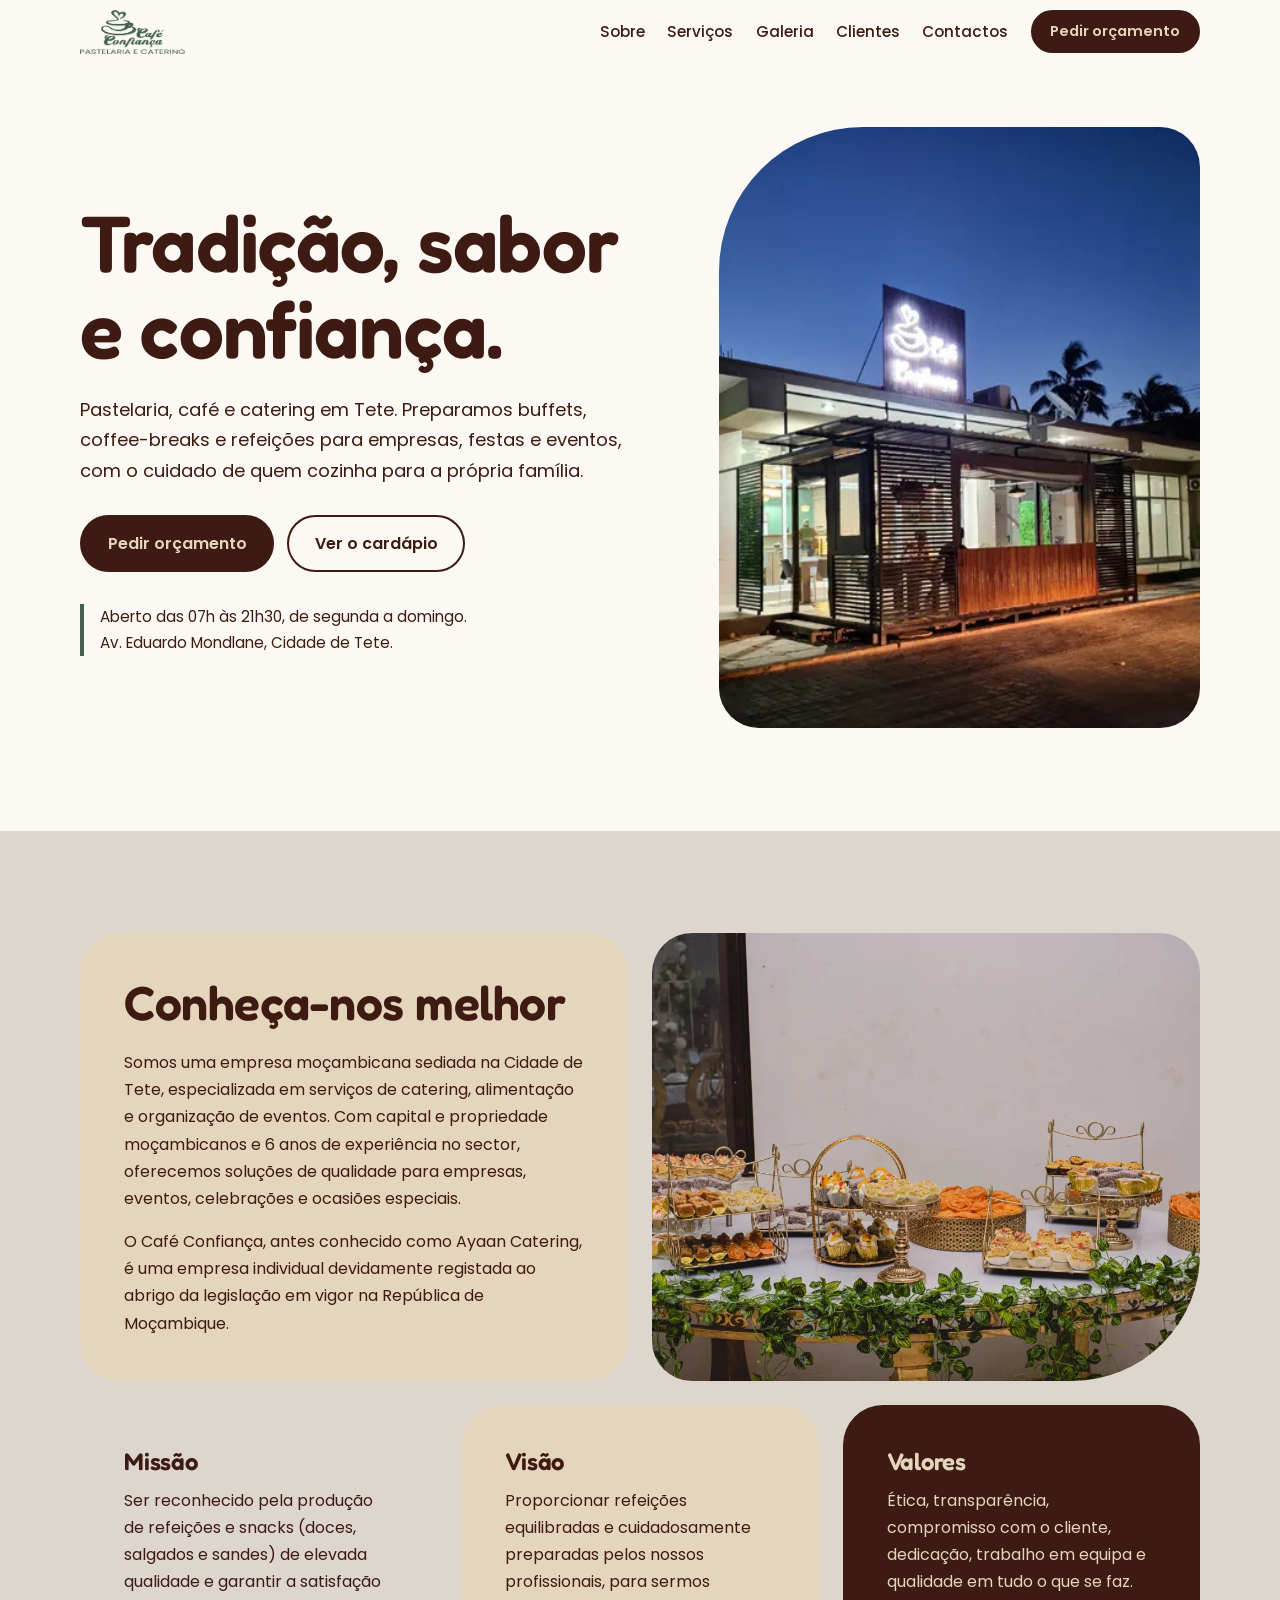
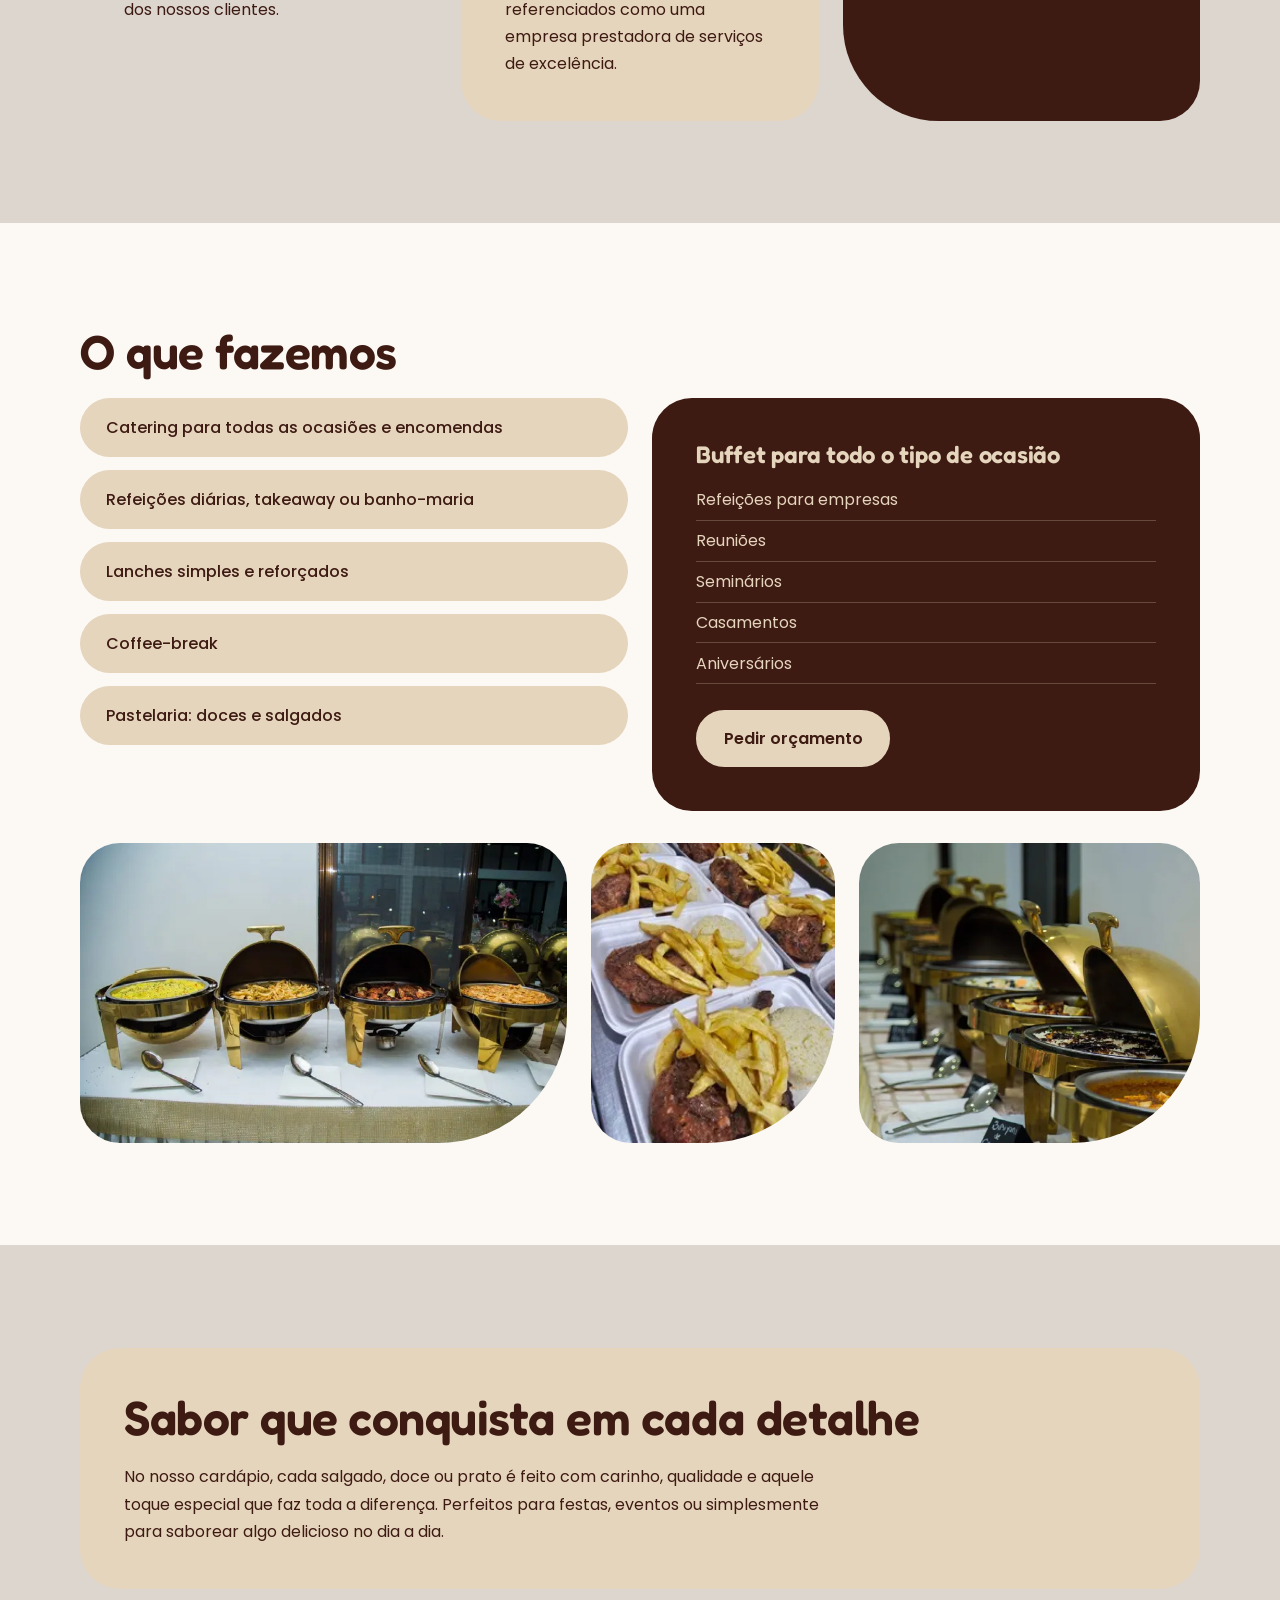
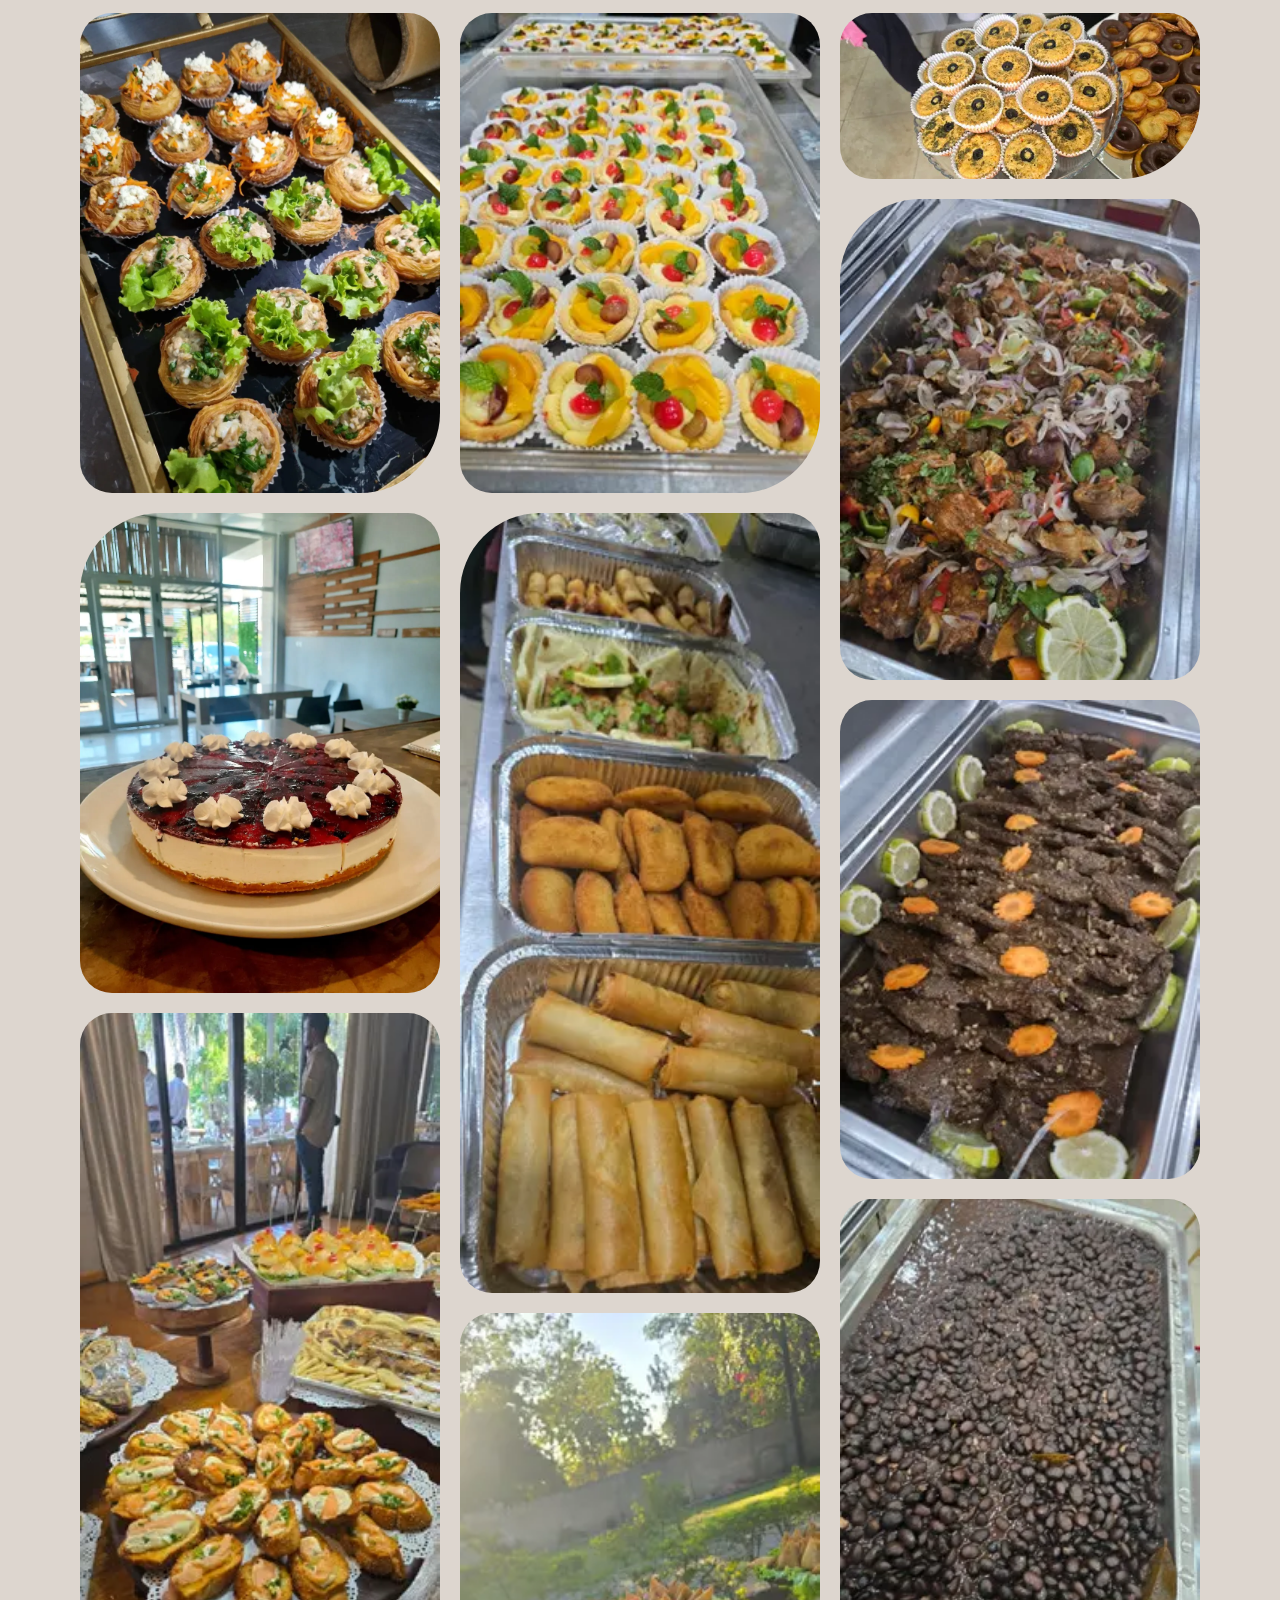
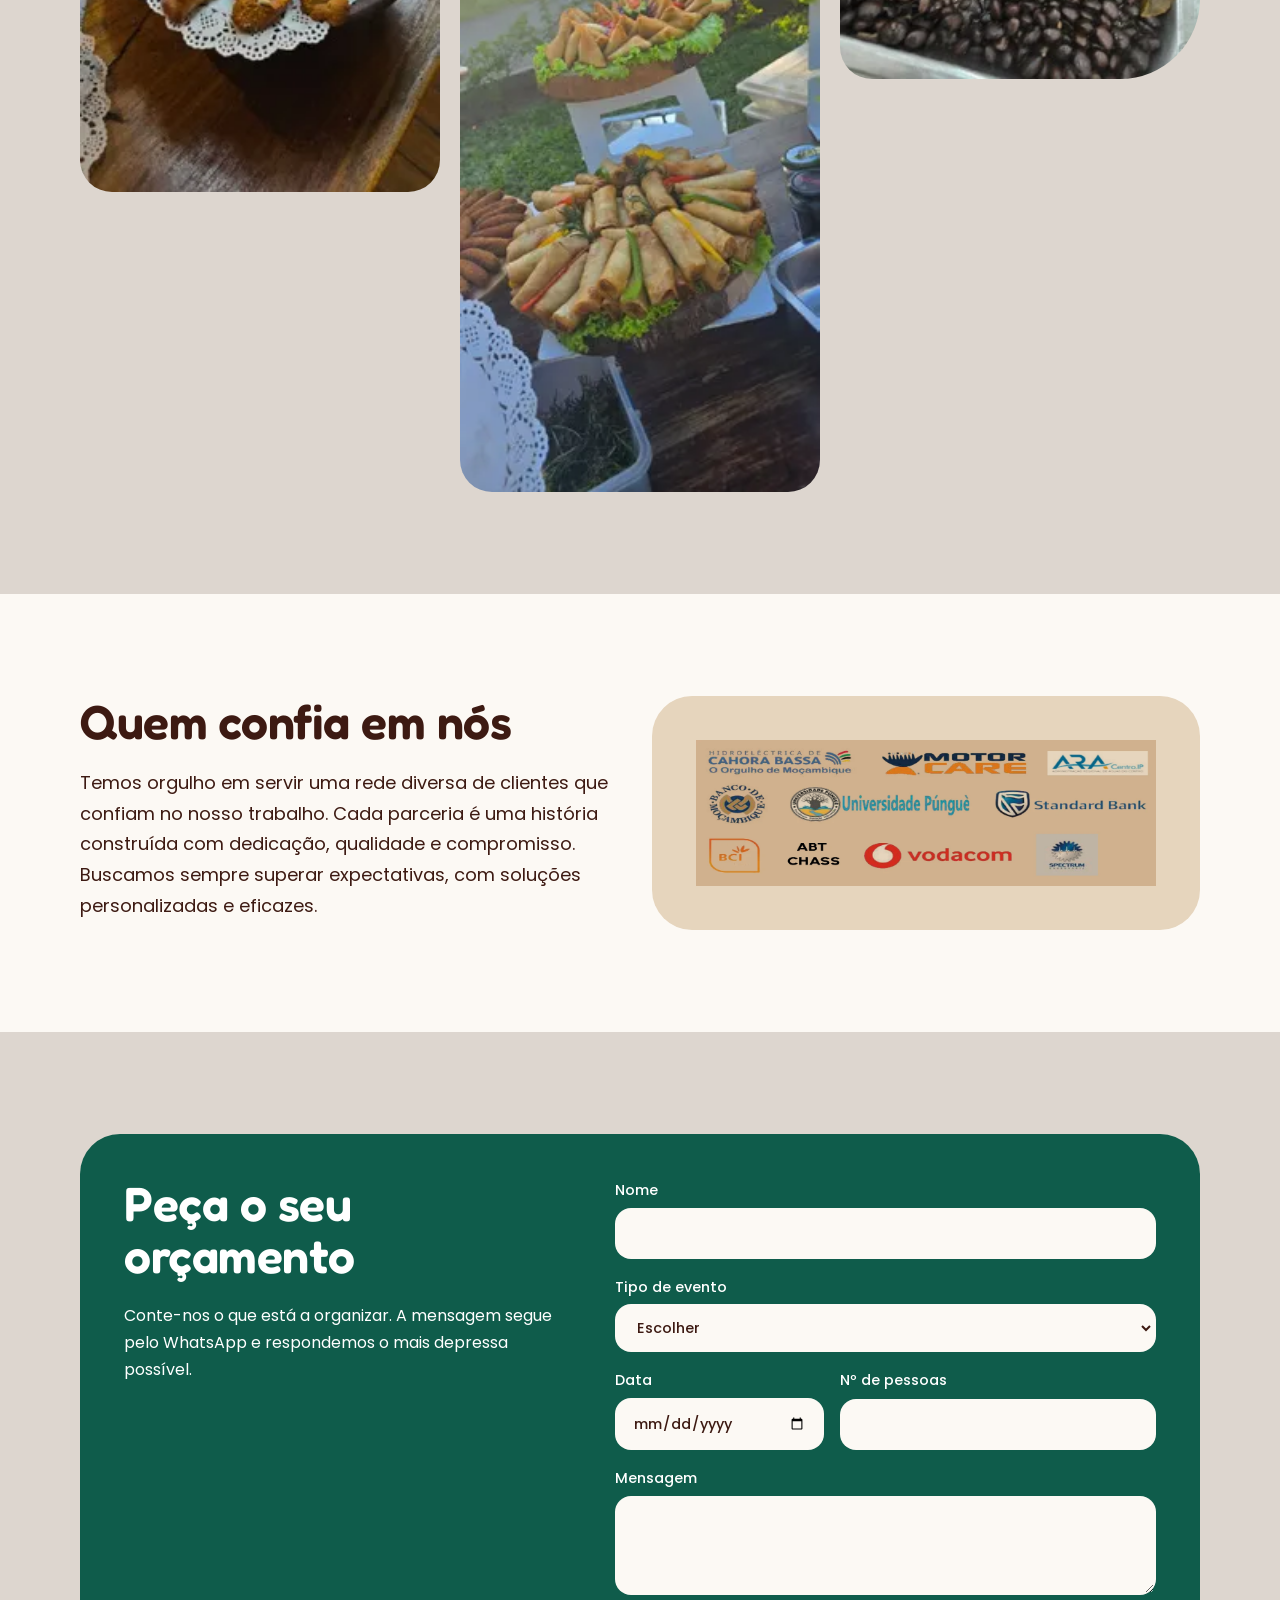
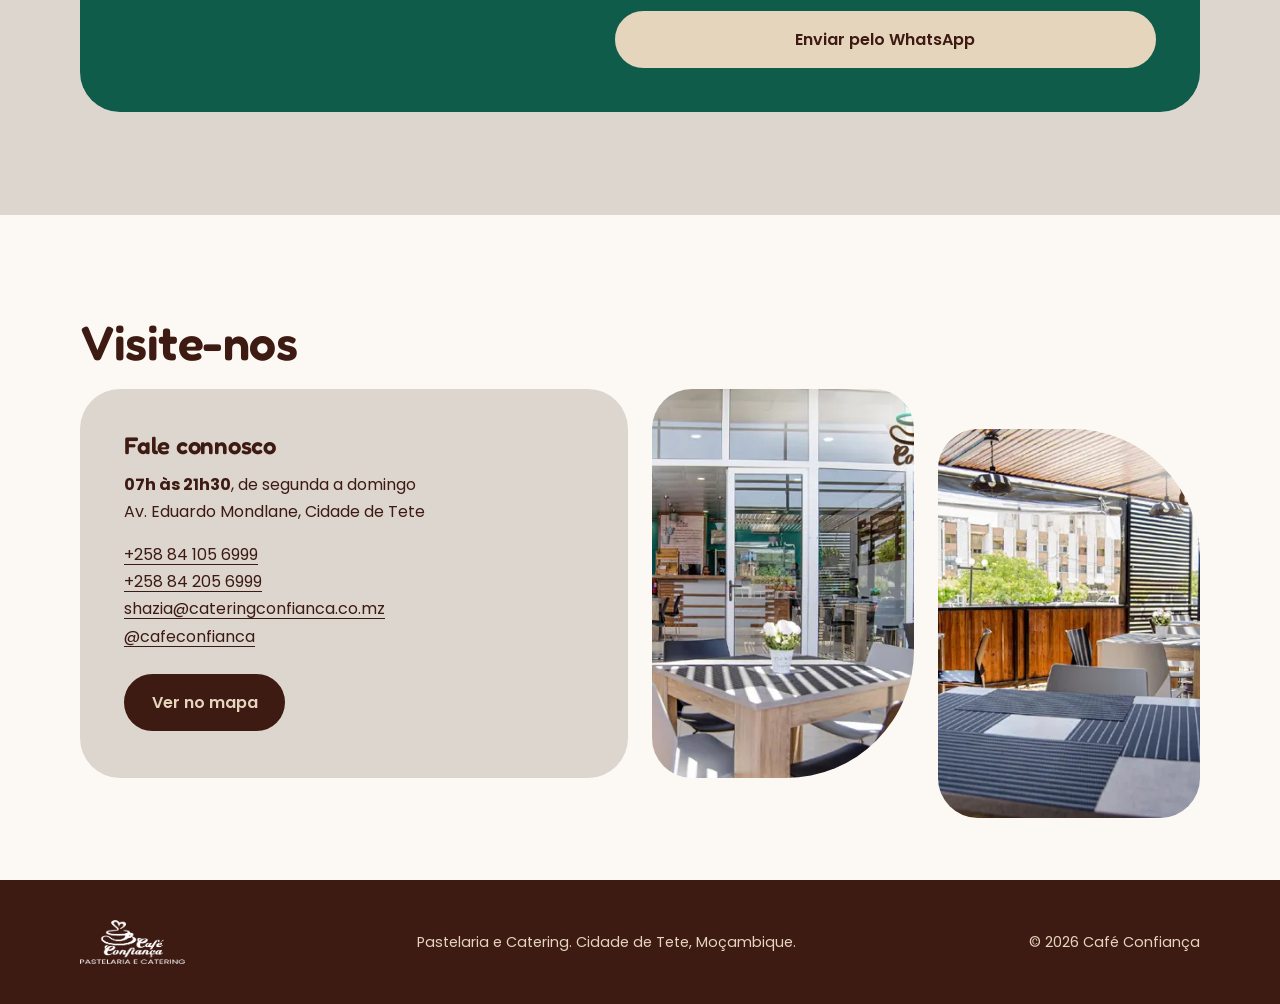
==== index.html @ 97d68bd4 "Site Café Confiança" ====
<!doctype html>
<html lang="pt-MZ">
<head>
<meta charset="utf-8">
<meta name="viewport" content="width=device-width, initial-scale=1">
<title>Café Confiança | Pastelaria, Café e Catering em Tete</title>
<meta name="description" content="Pastelaria, café e catering em Tete. Buffets, coffee-breaks, refeições diárias e eventos para empresas, casamentos e aniversários. Peça o seu orçamento.">
<meta name="theme-color" content="#3d1a12">
<meta property="og:title" content="Café Confiança | Pastelaria e Catering em Tete">
<meta property="og:description" content="Tradição, sabor e confiança. Catering para empresas, festas e eventos.">
<meta property="og:image" content="img/hero-exterior.webp">
<meta property="og:locale" content="pt_MZ">
<link rel="icon" href="img/logo.png">
<link rel="preconnect" href="https://fonts.googleapis.com">
<link rel="preconnect" href="https://fonts.gstatic.com" crossorigin>
<link rel="stylesheet" href="https://fonts.googleapis.com/css2?family=Fredoka:wght@500;600;700&family=Poppins:wght@400;500;600&display=swap">
<link rel="stylesheet" href="style.css">
<script type="application/ld+json">
{"@context":"https://schema.org","@type":"FoodEstablishment","name":"Café Confiança – Pastelaria e Catering","servesCuisine":"Pastelaria, Catering","image":"img/hero-exterior.webp","telephone":"+258841056999","address":{"@type":"PostalAddress","streetAddress":"Av. Eduardo Mondlane","addressLocality":"Tete","addressCountry":"MZ"},"openingHours":"Mo-Su 07:00-21:30","sameAs":["https://www.instagram.com/cafeconfianca"]}
</script>
</head>
<body>
<a class="skip" href="#conteudo">Saltar para o conteúdo</a>
<header class="top">
  <div class="wrap bar">
    <a href="#inicio" aria-label="Café Confiança, início"><img class="brand" src="img/logo.png" alt="Café Confiança – Pastelaria e Catering" width="104" height="44"></a>
    <nav aria-label="Principal">
      <a href="#sobre">Sobre</a><a href="#servicos">Serviços</a><a href="#galeria">Galeria</a><a href="#clientes">Clientes</a><a href="#contactos">Contactos</a>
      <a class="btn sm" href="#orcamento">Pedir orçamento</a>
    </nav>
  </div>
</header>

<main id="conteudo">
<section id="inicio" class="hero">
  <div class="wrap hero-grid">
    <div class="hero-text">
      <h1>Tradição, sabor e confiança.</h1>
      <p class="lead">Pastelaria, café e catering em Tete. Preparamos buffets, coffee-breaks e refeições para empresas, festas e eventos, com o cuidado de quem cozinha para a própria família.</p>
      <div class="cta">
        <a class="btn" href="#orcamento">Pedir orçamento</a>
        <a class="btn ghost" href="#galeria">Ver o cardápio</a>
      </div>
      <p class="facts">Aberto das 07h às 21h30, de segunda a domingo.<br>Av. Eduardo Mondlane, Cidade de Tete.</p>
    </div>
    <div class="hero-img shape"><img src="img/hero-exterior.webp" alt="Fachada do Café Confiança ao anoitecer, com o letreiro iluminado" width="1200" height="1345" fetchpriority="high"></div>
  </div>
</section>

<section id="sobre" class="alt">
  <div class="wrap">
    <div class="split">
      <div class="panel sand">
        <h2>Conheça-nos melhor</h2>
        <p>Somos uma empresa moçambicana sediada na Cidade de Tete, especializada em serviços de catering, alimentação e organização de eventos. Com capital e propriedade moçambicanos e 6 anos de experiência no sector, oferecemos soluções de qualidade para empresas, eventos, celebrações e ocasiões especiais.</p>
        <p>O Café Confiança, antes conhecido como Ayaan Catering, é uma empresa individual devidamente registada ao abrigo da legislação em vigor na República de Moçambique.</p>
      </div>
      <div class="shape"><img src="img/pastelaria.webp" alt="Mesa de doces e salgados com suportes dourados e folhagem" loading="lazy" width="1200" height="801"></div>
    </div>
    <div class="mvv">
      <div class="panel stone"><h3>Missão</h3><p>Ser reconhecido pela produção de refeições e snacks (doces, salgados e sandes) de elevada qualidade e garantir a satisfação dos nossos clientes.</p></div>
      <div class="panel sand"><h3>Visão</h3><p>Proporcionar refeições equilibradas e cuidadosamente preparadas pelos nossos profissionais, para sermos referenciados como uma empresa prestadora de serviços de excelência.</p></div>
      <div class="panel dark"><h3>Valores</h3><p>Ética, transparência, compromisso com o cliente, dedicação, trabalho em equipa e qualidade em tudo o que se faz.</p></div>
    </div>
  </div>
</section>

<section id="servicos">
  <div class="wrap">
    <h2>O que fazemos</h2>
    <div class="split top-align">
      <ul class="pills">
        <li>Catering para todas as ocasiões e encomendas</li>
        <li>Refeições diárias, takeaway ou banho-maria</li>
        <li>Lanches simples e reforçados</li>
        <li>Coffee-break</li>
        <li>Pastelaria: doces e salgados</li>
      </ul>
      <div class="panel dark">
        <h3>Buffet para todo o tipo de ocasião</h3>
        <ul class="plain">
          <li>Refeições para empresas</li><li>Reuniões</li><li>Seminários</li><li>Casamentos</li><li>Aniversários</li>
        </ul>
        <a class="btn light" href="#orcamento">Pedir orçamento</a>
      </div>
    </div>
    <div class="trio">
      <img class="shape s1" src="img/buffet-pratos.webp" alt="Quatro travessas douradas de buffet com pratos quentes" loading="lazy" width="1200" height="800">
      <img class="shape s2" src="img/takeaway.webp" alt="Refeições takeaway com frango grelhado, batata frita e arroz" loading="lazy" width="224" height="299">
      <img class="shape s3" src="img/buffet-dourado.webp" alt="Linha de buffet com cloches douradas e pratos tradicionais" loading="lazy" width="727" height="484">
    </div>
  </div>
</section>

<section id="galeria" class="alt">
  <div class="wrap">
    <div class="panel sand head">
      <h2>Sabor que conquista em cada detalhe</h2>
      <p>No nosso cardápio, cada salgado, doce ou prato é feito com carinho, qualidade e aquele toque especial que faz toda a diferença. Perfeitos para festas, eventos ou simplesmente para saborear algo delicioso no dia a dia.</p>
    </div>
    <div class="masonry">
      <img src="img/folhados.webp" alt="Folhados com recheio cremoso e alface" loading="lazy" width="960" height="1280">
      <img src="img/cheesecake.webp" alt="Cheesecake de frutos vermelhos com chantilly" loading="lazy" width="960" height="1280">
      <img src="img/canapes.webp" alt="Canapés de pão com creme e salmão" loading="lazy" width="224" height="485">
      <img src="img/tartes-fruta.webp" alt="Tartelettes de fruta fresca" loading="lazy" width="252" height="336">
      <img src="img/salgados.webp" alt="Tabuleiros de empadas, rissóis e rolinhos" loading="lazy" width="223" height="483">
      <img src="img/rolinhos.webp" alt="Rolinhos de primavera numa mesa de jardim" loading="lazy" width="226" height="489">
      <img src="img/quiches.webp" alt="Quiches com azeitona e donuts" loading="lazy" width="533" height="246">
      <img src="img/carne-guisada.webp" alt="Carne guisada com cebola e limão" loading="lazy" width="265" height="354">
      <img src="img/carne.webp" alt="Bife em molho com rodelas de cenoura e limão" loading="lazy" width="226" height="301">
      <img src="img/feijao.webp" alt="Feijão preto cozinhado em travessa" loading="lazy" width="240" height="320">
    </div>
  </div>
</section>

<section id="clientes">
  <div class="wrap split top-align">
    <div>
      <h2>Quem confia em nós</h2>
      <p class="lead">Temos orgulho em servir uma rede diversa de clientes que confiam no nosso trabalho. Cada parceria é uma história construída com dedicação, qualidade e compromisso. Buscamos sempre superar expectativas, com soluções personalizadas e eficazes.</p>
    </div>
    <div class="panel sand logos"><img src="img/clientes.webp" alt="Clientes: Hidroeléctrica de Cahora Bassa, Motor Care, ARA Centro, Banco de Moçambique, Universidade Púnguè, Standard Bank, BCI, ABT Chass, Vodacom e Spectrum Engenharia" loading="lazy" width="1330" height="420"></div>
  </div>
</section>

<section id="orcamento" class="alt">
  <div class="wrap">
    <div class="panel green quote">
      <div>
        <h2>Peça o seu orçamento</h2>
        <p>Conte-nos o que está a organizar. A mensagem segue pelo WhatsApp e respondemos o mais depressa possível.</p>
      </div>
      <form id="form" novalidate>
        <label>Nome<input name="nome" autocomplete="name" required></label>
        <label>Tipo de evento
          <select name="tipo" required>
            <option value="">Escolher</option><option>Refeição para empresa</option><option>Reunião ou seminário</option><option>Coffee-break</option><option>Casamento</option><option>Aniversário</option><option>Outro</option>
          </select>
        </label>
        <div class="row">
          <label>Data<input type="date" name="data"></label>
          <label>Nº de pessoas<input type="number" name="pessoas" min="1" inputmode="numeric"></label>
        </div>
        <label>Mensagem<textarea name="msg" rows="3"></textarea></label>
        <p class="err" id="err" role="alert" hidden>Indique o seu nome e o tipo de evento.</p>
        <button class="btn light" type="submit">Enviar pelo WhatsApp</button>
      </form>
    </div>
  </div>
</section>

<section id="contactos">
  <div class="wrap">
    <h2>Visite-nos</h2>
    <div class="split">
      <div class="panel stone info">
        <h3>Fale connosco</h3>
        <p><strong>07h às 21h30</strong>, de segunda a domingo<br>Av. Eduardo Mondlane, Cidade de Tete</p>
        <p><a href="tel:+258841056999">+258 84 105 6999</a><br><a href="tel:+258842056999">+258 84 205 6999</a><br><a href="mailto:shazia@cateringconfianca.co.mz">shazia@cateringconfianca.co.mz</a><br><a href="https://www.instagram.com/cafeconfianca" rel="noopener">@cafeconfianca</a></p>
        <a class="btn" href="https://www.google.com/maps/search/?api=1&query=Caf%C3%A9+Confian%C3%A7a+Av.+Eduardo+Mondlane+Tete" rel="noopener">Ver no mapa</a>
      </div>
      <div class="duo">
        <img class="shape s1" src="img/interior.webp" alt="Interior do café com balcão e flores brancas" loading="lazy" width="451" height="451">
        <img class="shape s2" src="img/esplanada.webp" alt="Esplanada com mesas de madeira" loading="lazy" width="441" height="441">
      </div>
    </div>
  </div>
</section>
</main>

<footer>
  <div class="wrap foot">
    <img class="brand inv" src="img/logo.png" alt="Café Confiança" width="104" height="44">
    <p>Pastelaria e Catering. Cidade de Tete, Moçambique.</p>
    <p>© 2026 Café Confiança</p>
  </div>
</footer>
<dialog id="lb"><img alt=""></dialog>
<script src="app.js" defer></script>
</body>
</html>
---- style.css ----
:root{--esp:#3d1a12;--sand:#e6d5bd;--stone:#ddd6cf;--sage:#46604f;--em:#0f5c4b;--paper:#fcf9f4;--r:2.5rem}
*{box-sizing:border-box;margin:0}
html{scroll-behavior:smooth;scroll-padding-top:5rem}
body{font:400 1rem/1.7 Poppins,system-ui,sans-serif;color:var(--esp);background:var(--paper)}
img{display:block;max-width:100%;height:auto}
a{color:inherit}
h1,h2,h3{font-family:Fredoka,Poppins,sans-serif;font-weight:600;line-height:1.08;letter-spacing:-.01em}
h1{font-size:clamp(2.7rem,6.5vw,5rem)}
h2{font-size:clamp(1.9rem,4vw,3rem);margin-bottom:1.25rem}
h3{font-size:1.5rem;margin-bottom:.75rem}
p+p{margin-top:1rem}
:focus-visible{outline:3px solid var(--em);outline-offset:3px}
.skip{position:absolute;left:-999px}.skip:focus{left:1rem;top:1rem;background:var(--paper);padding:.5rem 1rem;z-index:20}
.wrap{width:min(1120px,100% - 2.5rem);margin-inline:auto}
section{padding:clamp(3.5rem,8vw,6.5rem) 0}
section.alt{background:var(--stone)}
.lead{font-size:1.125rem;max-width:34rem}

.top{position:sticky;top:0;z-index:10;background:rgba(252,249,244,.92);backdrop-filter:blur(8px)}
.bar{display:flex;align-items:center;justify-content:space-between;gap:1rem;padding:.6rem 0}
.brand{height:44px;width:auto}.brand.inv{filter:brightness(0) invert(1)}
nav{display:flex;align-items:center;gap:1.4rem;font-weight:500;font-size:.95rem}
nav a{text-decoration:none}nav a:not(.btn):hover{text-decoration:underline;text-underline-offset:6px}
@media(max-width:820px){.bar{flex-wrap:wrap}nav{width:100%;overflow-x:auto;gap:1.1rem;padding-bottom:.4rem;white-space:nowrap}}

.btn{display:inline-block;background:var(--esp);color:var(--sand);padding:.8rem 1.6rem;border-radius:999px;font-weight:600;text-decoration:none;border:2px solid var(--esp);cursor:pointer;font:inherit;font-weight:600;transition:background .2s,color .2s}
.btn:hover{background:var(--em);border-color:var(--em);color:#fff}
.btn.sm{padding:.45rem 1.1rem;font-size:.9rem}
.btn.ghost{background:transparent;color:var(--esp)}.btn.ghost:hover{background:var(--esp);border-color:var(--esp)}
.btn.light{background:var(--sand);color:var(--esp);border-color:var(--sand)}.btn.light:hover{background:var(--paper);color:var(--esp);border-color:var(--paper)}

.shape{border-radius:var(--r) var(--r) 8rem var(--r);overflow:hidden}
.shape img,img.shape{width:100%;height:100%;object-fit:cover}
.panel{border-radius:var(--r);padding:clamp(1.5rem,4vw,2.75rem)}
.sand{background:var(--sand)}.stone{background:var(--stone)}.dark{background:var(--esp);color:var(--sand)}.green{background:var(--em);color:#fff}
.split{display:grid;grid-template-columns:1fr 1fr;gap:1.5rem;align-items:stretch}
.split.top-align{align-items:start}
@media(max-width:820px){.split{grid-template-columns:1fr}}

.hero{padding-top:clamp(2rem,5vw,4rem)}
.hero-grid{display:grid;grid-template-columns:1.1fr .9fr;gap:clamp(1.5rem,4vw,3.5rem);align-items:center}
.hero-text .lead{margin:1.4rem 0 1.8rem}
.cta{display:flex;flex-wrap:wrap;gap:.8rem}
.facts{margin-top:2rem;font-size:.95rem;border-left:4px solid var(--sage);padding-left:1rem}
.hero-img{aspect-ratio:4/5;max-height:640px;border-radius:9rem var(--r) var(--r) var(--r)}
@media(max-width:820px){.hero-grid{grid-template-columns:1fr}.hero-img{aspect-ratio:4/3;order:-1;border-radius:var(--r) var(--r) 6rem var(--r)}}
@media(prefers-reduced-motion:no-preference){
  .hero-text>*,.hero-img{animation:rise .8s cubic-bezier(.2,.7,.2,1) both}
  .hero-text>:nth-child(2){animation-delay:.12s}.hero-text>:nth-child(3){animation-delay:.24s}.hero-text>:nth-child(4){animation-delay:.36s}.hero-img{animation-delay:.2s}
  @keyframes rise{from{opacity:0;transform:translateY(18px)}}
}

.mvv{display:grid;grid-template-columns:repeat(3,1fr);gap:1.5rem;margin-top:1.5rem}
.mvv .panel:nth-child(1){border-radius:var(--r) 6rem var(--r) var(--r)}
.mvv .panel:nth-child(3){border-radius:var(--r) var(--r) var(--r) 6rem}
@media(max-width:820px){.mvv{grid-template-columns:1fr}}

.pills{list-style:none;padding:0;display:grid;gap:.8rem}
.pills li{background:var(--sand);border-radius:999px;padding:1rem 1.6rem;font-weight:500}
.plain{list-style:none;padding:0;margin-bottom:1.6rem}.plain li{padding:.4rem 0;border-bottom:1px solid rgba(230,213,189,.25)}
.trio{display:grid;grid-template-columns:2fr 1fr 1.4fr;gap:1.5rem;margin-top:2rem}
.trio img{height:300px}
@media(max-width:820px){.trio{grid-template-columns:1fr 1fr}.trio .s1{grid-column:1/-1}}

.head{margin-bottom:1.5rem}.head p{max-width:44rem}
.masonry{columns:3 220px;column-gap:1.25rem}
.masonry img{width:100%;margin-bottom:1.25rem;border-radius:2rem;cursor:zoom-in;break-inside:avoid}
.masonry img:nth-child(3n+1){border-bottom-right-radius:5rem}
.masonry img:nth-child(3n+2){border-top-left-radius:5rem}

.logos img{mix-blend-mode:multiply;margin:auto}
.quote{display:grid;grid-template-columns:1fr 1.2fr;gap:2.5rem;align-items:start}
@media(max-width:820px){.quote{grid-template-columns:1fr}}
form{display:grid;gap:1rem}
label{display:grid;gap:.3rem;font-weight:500;font-size:.9rem}
input,select,textarea{font:inherit;padding:.7rem 1rem;border-radius:1rem;border:2px solid transparent;background:var(--paper);color:var(--esp)}
.row{display:grid;grid-template-columns:1fr 1fr;gap:1rem}
.err{background:var(--paper);color:#8a1c1c;padding:.6rem 1rem;border-radius:1rem;font-weight:500}

.info a:not(.btn){text-underline-offset:4px}.info .btn{margin-top:1.5rem}
.duo{display:grid;grid-template-columns:1fr 1fr;gap:1.5rem}
.duo img{aspect-ratio:3/4}.duo .s2{border-radius:var(--r) 8rem var(--r) var(--r);margin-top:2.5rem}
footer{background:var(--esp);color:var(--sand);padding:2.5rem 0}
.foot{display:flex;flex-wrap:wrap;align-items:center;justify-content:space-between;gap:1rem;font-size:.9rem}.foot p{margin:0}
dialog{border:0;background:transparent;padding:0;max-width:94vw;max-height:94vh}dialog::backdrop{background:rgba(30,10,5,.85)}
dialog img{max-height:90vh;border-radius:1.5rem;cursor:zoom-out}
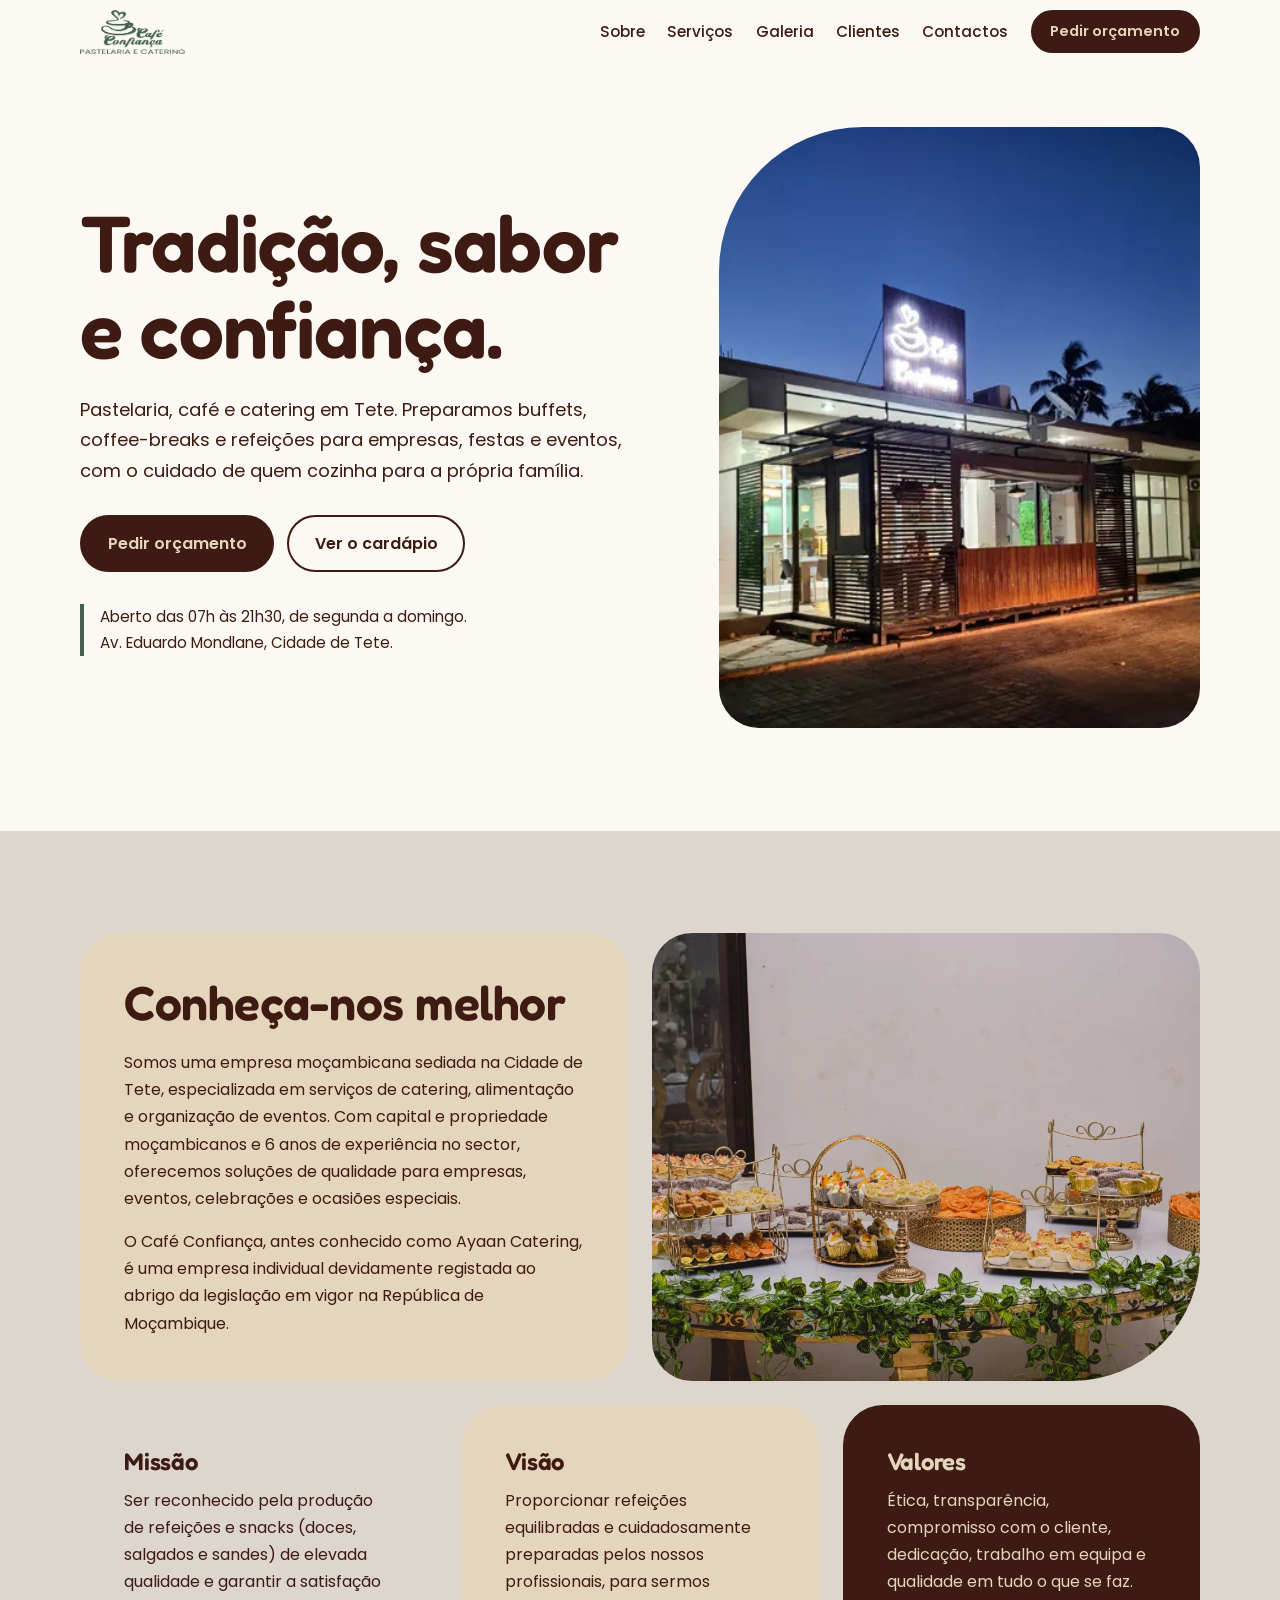
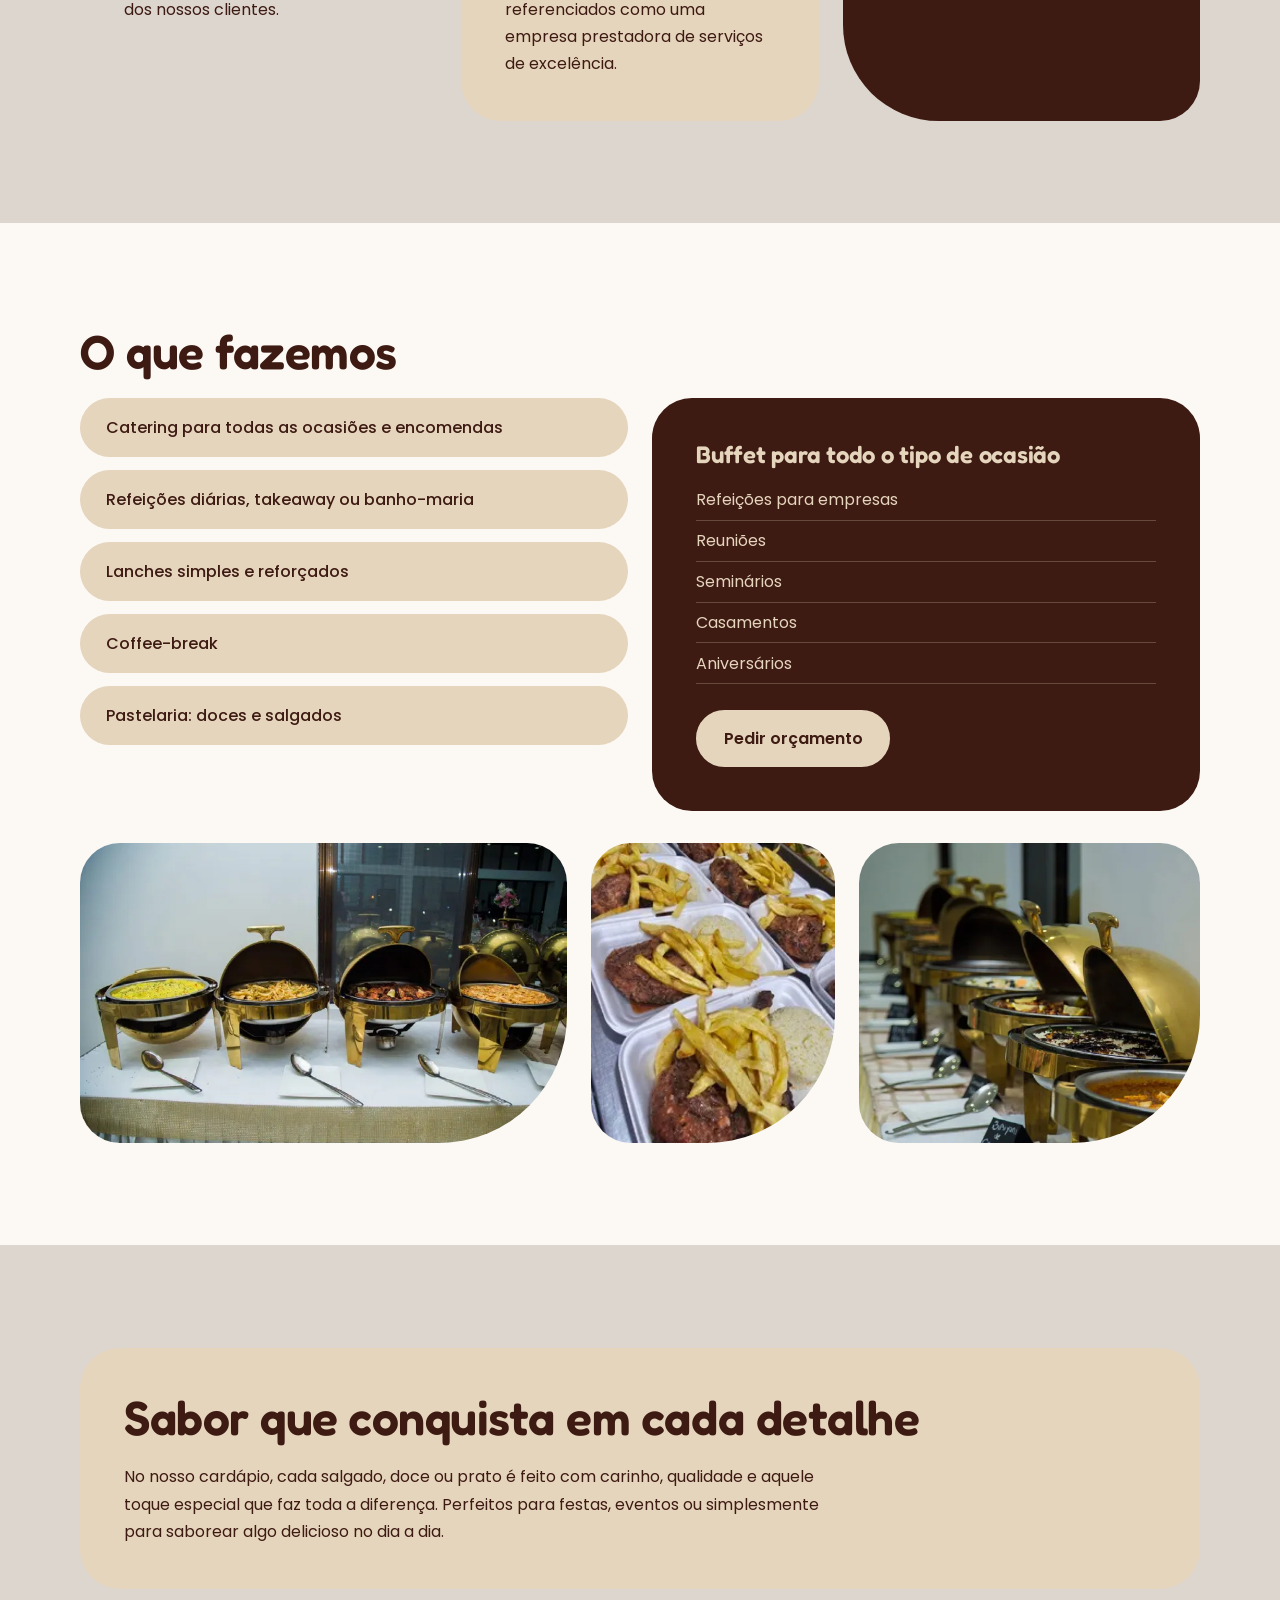
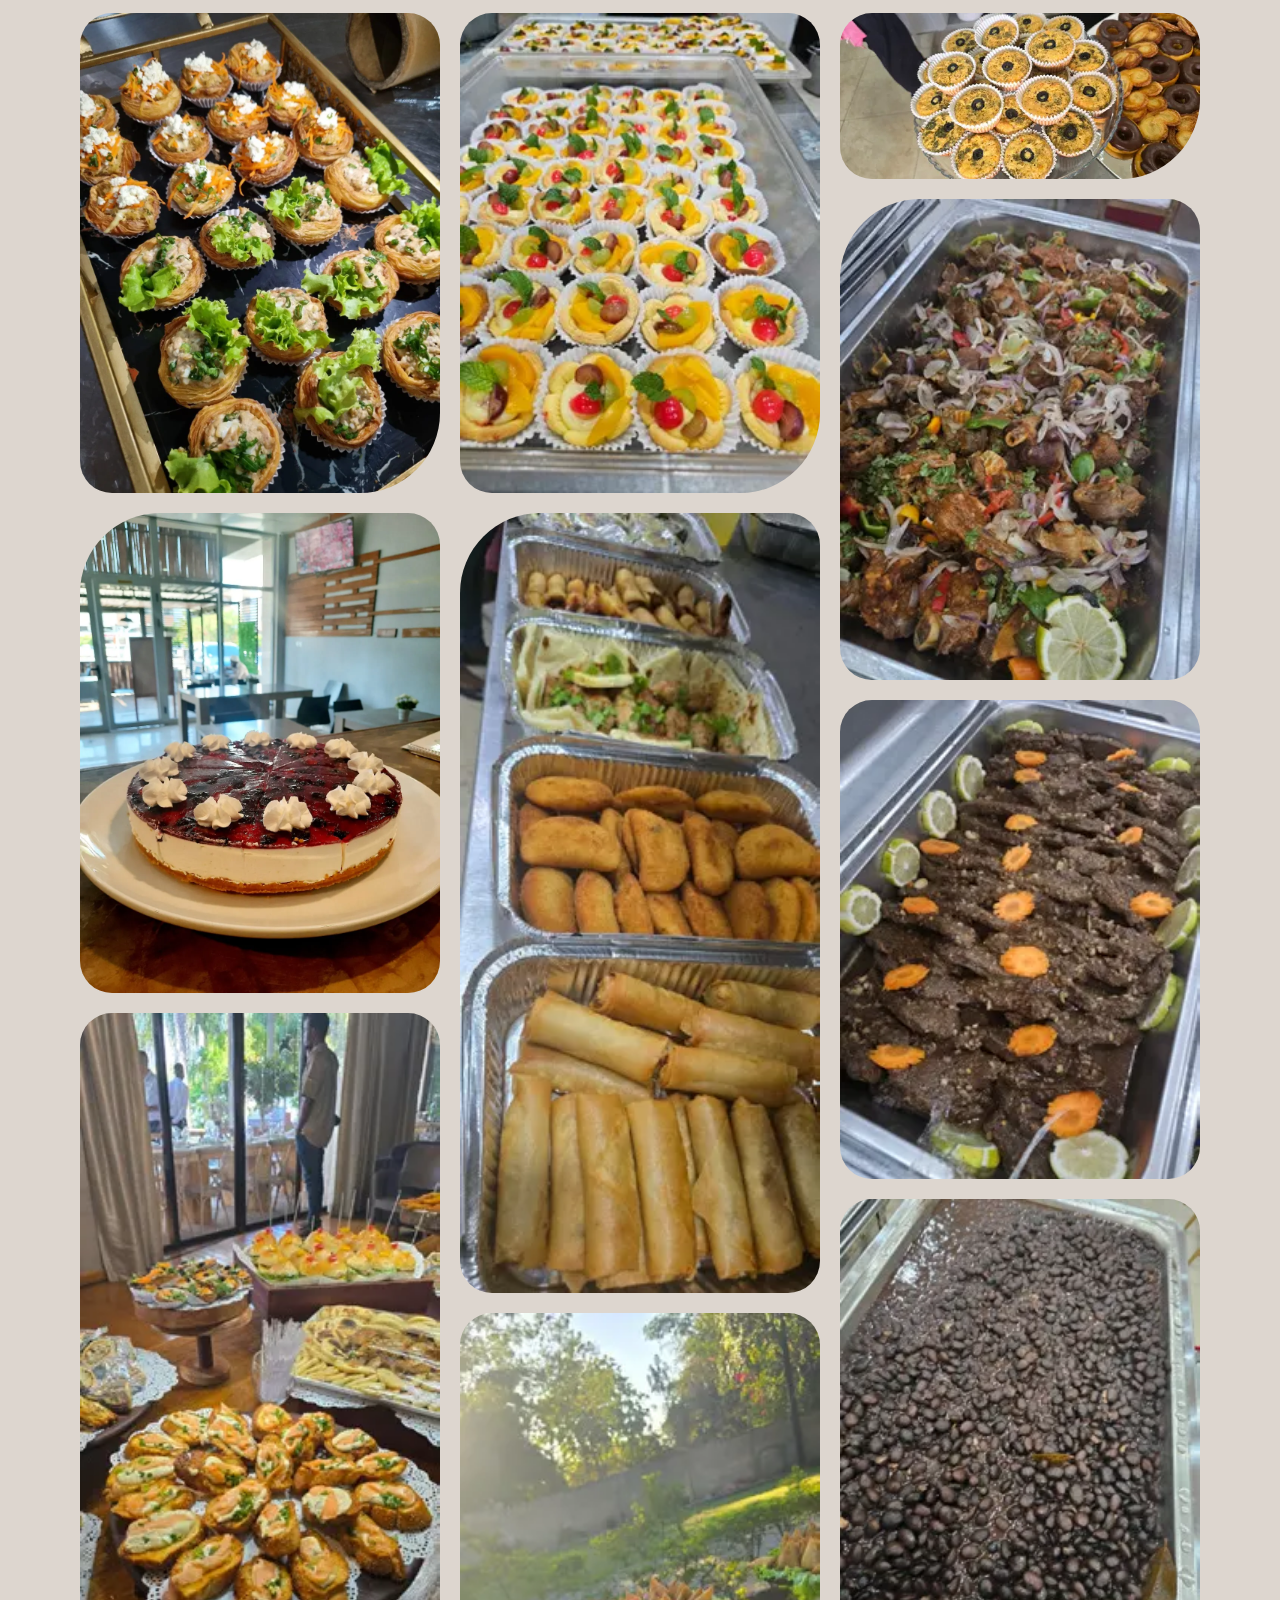
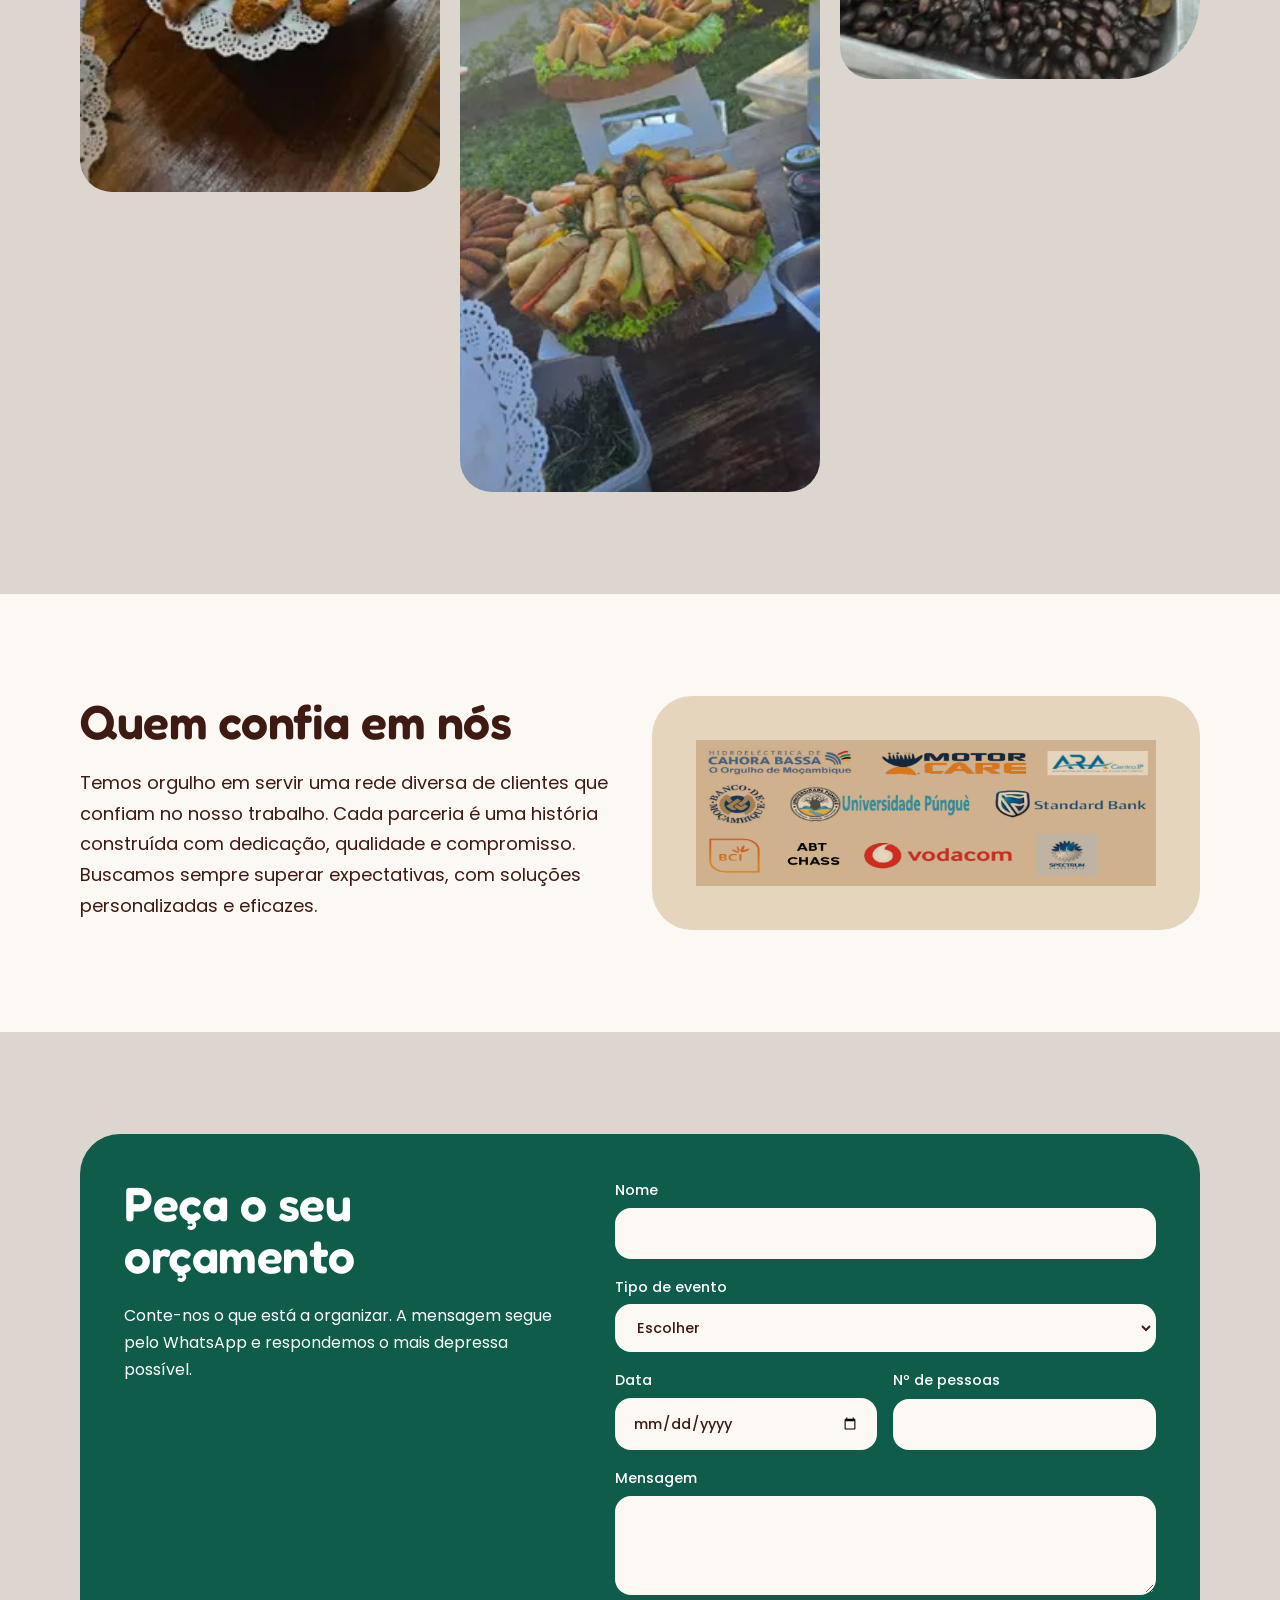
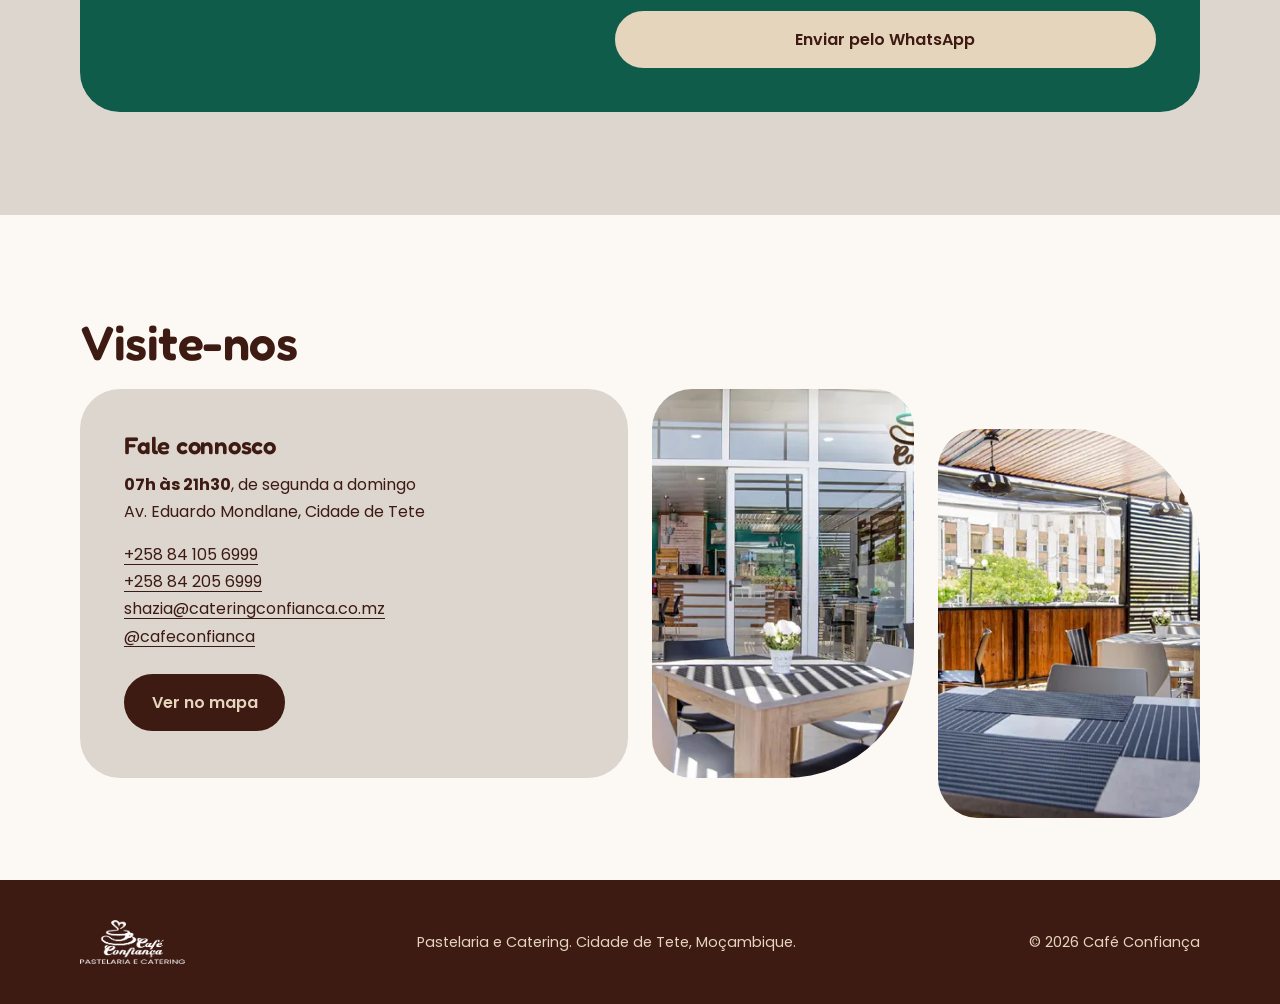
==== commit 792af02d: "modified:   404.html renamed:    style.css -> css/style.css renamed:    img/buffet-dourado.webp -> i" ====
--- a/index.html
+++ b/index.html
@@ -8,22 +8,22 @@
 <meta name="theme-color" content="#3d1a12">
 <meta property="og:title" content="Café Confiança | Pastelaria e Catering em Tete">
 <meta property="og:description" content="Tradição, sabor e confiança. Catering para empresas, festas e eventos.">
-<meta property="og:image" content="img/hero-exterior.webp">
+<meta property="og:image" content="images/hero-exterior.webp">
 <meta property="og:locale" content="pt_MZ">
-<link rel="icon" href="img/logo.png">
+<link rel="icon" href="images/logo.png">
 <link rel="preconnect" href="https://fonts.googleapis.com">
 <link rel="preconnect" href="https://fonts.gstatic.com" crossorigin>
 <link rel="stylesheet" href="https://fonts.googleapis.com/css2?family=Fredoka:wght@500;600;700&family=Poppins:wght@400;500;600&display=swap">
-<link rel="stylesheet" href="style.css">
+<link rel="stylesheet" href="css/style.css">
 <script type="application/ld+json">
-{"@context":"https://schema.org","@type":"FoodEstablishment","name":"Café Confiança – Pastelaria e Catering","servesCuisine":"Pastelaria, Catering","image":"img/hero-exterior.webp","telephone":"+258841056999","address":{"@type":"PostalAddress","streetAddress":"Av. Eduardo Mondlane","addressLocality":"Tete","addressCountry":"MZ"},"openingHours":"Mo-Su 07:00-21:30","sameAs":["https://www.instagram.com/cafeconfianca"]}
+{"@context":"https://schema.org","@type":"FoodEstablishment","name":"Café Confiança – Pastelaria e Catering","servesCuisine":"Pastelaria, Catering","image":"images/hero-exterior.webp","telephone":"+258841056999","address":{"@type":"PostalAddress","streetAddress":"Av. Eduardo Mondlane","addressLocality":"Tete","addressCountry":"MZ"},"openingHours":"Mo-Su 07:00-21:30","sameAs":["https://www.instagram.com/cafeconfianca"]}
 </script>
 </head>
 <body>
 <a class="skip" href="#conteudo">Saltar para o conteúdo</a>
 <header class="top">
   <div class="wrap bar">
-    <a href="#inicio" aria-label="Café Confiança, início"><img class="brand" src="img/logo.png" alt="Café Confiança – Pastelaria e Catering" width="104" height="44"></a>
+    <a href="#inicio" aria-label="Café Confiança, início"><img class="brand" src="images/logo.png" alt="Café Confiança – Pastelaria e Catering" width="104" height="44"></a>
     <nav aria-label="Principal">
       <a href="#sobre">Sobre</a><a href="#servicos">Serviços</a><a href="#galeria">Galeria</a><a href="#clientes">Clientes</a><a href="#contactos">Contactos</a>
       <a class="btn sm" href="#orcamento">Pedir orçamento</a>
@@ -43,7 +43,7 @@
       </div>
       <p class="facts">Aberto das 07h às 21h30, de segunda a domingo.<br>Av. Eduardo Mondlane, Cidade de Tete.</p>
     </div>
-    <div class="hero-img shape"><img src="img/hero-exterior.webp" alt="Fachada do Café Confiança ao anoitecer, com o letreiro iluminado" width="1200" height="1345" fetchpriority="high"></div>
+    <div class="hero-img shape"><img src="images/hero-exterior.webp" alt="Fachada do Café Confiança ao anoitecer, com o letreiro iluminado" width="1200" height="1345" fetchpriority="high"></div>
   </div>
 </section>
 
@@ -55,7 +55,7 @@
         <p>Somos uma empresa moçambicana sediada na Cidade de Tete, especializada em serviços de catering, alimentação e organização de eventos. Com capital e propriedade moçambicanos e 6 anos de experiência no sector, oferecemos soluções de qualidade para empresas, eventos, celebrações e ocasiões especiais.</p>
         <p>O Café Confiança, antes conhecido como Ayaan Catering, é uma empresa individual devidamente registada ao abrigo da legislação em vigor na República de Moçambique.</p>
       </div>
-      <div class="shape"><img src="img/pastelaria.webp" alt="Mesa de doces e salgados com suportes dourados e folhagem" loading="lazy" width="1200" height="801"></div>
+      <div class="shape"><img src="images/pastelaria.webp" alt="Mesa de doces e salgados com suportes dourados e folhagem" loading="lazy" width="1200" height="801"></div>
     </div>
     <div class="mvv">
       <div class="panel stone"><h3>Missão</h3><p>Ser reconhecido pela produção de refeições e snacks (doces, salgados e sandes) de elevada qualidade e garantir a satisfação dos nossos clientes.</p></div>
@@ -85,9 +85,9 @@
       </div>
     </div>
     <div class="trio">
-      <img class="shape s1" src="img/buffet-pratos.webp" alt="Quatro travessas douradas de buffet com pratos quentes" loading="lazy" width="1200" height="800">
-      <img class="shape s2" src="img/takeaway.webp" alt="Refeições takeaway com frango grelhado, batata frita e arroz" loading="lazy" width="224" height="299">
-      <img class="shape s3" src="img/buffet-dourado.webp" alt="Linha de buffet com cloches douradas e pratos tradicionais" loading="lazy" width="727" height="484">
+      <img class="shape s1" src="images/buffet-pratos.webp" alt="Quatro travessas douradas de buffet com pratos quentes" loading="lazy" width="1200" height="800">
+      <img class="shape s2" src="images/takeaway.webp" alt="Refeições takeaway com frango grelhado, batata frita e arroz" loading="lazy" width="224" height="299">
+      <img class="shape s3" src="images/buffet-dourado.webp" alt="Linha de buffet com cloches douradas e pratos tradicionais" loading="lazy" width="727" height="484">
     </div>
   </div>
 </section>
@@ -99,16 +99,16 @@
       <p>No nosso cardápio, cada salgado, doce ou prato é feito com carinho, qualidade e aquele toque especial que faz toda a diferença. Perfeitos para festas, eventos ou simplesmente para saborear algo delicioso no dia a dia.</p>
     </div>
     <div class="masonry">
-      <img src="img/folhados.webp" alt="Folhados com recheio cremoso e alface" loading="lazy" width="960" height="1280">
-      <img src="img/cheesecake.webp" alt="Cheesecake de frutos vermelhos com chantilly" loading="lazy" width="960" height="1280">
-      <img src="img/canapes.webp" alt="Canapés de pão com creme e salmão" loading="lazy" width="224" height="485">
-      <img src="img/tartes-fruta.webp" alt="Tartelettes de fruta fresca" loading="lazy" width="252" height="336">
-      <img src="img/salgados.webp" alt="Tabuleiros de empadas, rissóis e rolinhos" loading="lazy" width="223" height="483">
-      <img src="img/rolinhos.webp" alt="Rolinhos de primavera numa mesa de jardim" loading="lazy" width="226" height="489">
-      <img src="img/quiches.webp" alt="Quiches com azeitona e donuts" loading="lazy" width="533" height="246">
-      <img src="img/carne-guisada.webp" alt="Carne guisada com cebola e limão" loading="lazy" width="265" height="354">
-      <img src="img/carne.webp" alt="Bife em molho com rodelas de cenoura e limão" loading="lazy" width="226" height="301">
-      <img src="img/feijao.webp" alt="Feijão preto cozinhado em travessa" loading="lazy" width="240" height="320">
+      <img src="images/folhados.webp" alt="Folhados com recheio cremoso e alface" loading="lazy" width="960" height="1280">
+      <img src="images/cheesecake.webp" alt="Cheesecake de frutos vermelhos com chantilly" loading="lazy" width="960" height="1280">
+      <img src="images/canapes.webp" alt="Canapés de pão com creme e salmão" loading="lazy" width="224" height="485">
+      <img src="images/tartes-fruta.webp" alt="Tartelettes de fruta fresca" loading="lazy" width="252" height="336">
+      <img src="images/salgados.webp" alt="Tabuleiros de empadas, rissóis e rolinhos" loading="lazy" width="223" height="483">
+      <img src="images/rolinhos.webp" alt="Rolinhos de primavera numa mesa de jardim" loading="lazy" width="226" height="489">
+      <img src="images/quiches.webp" alt="Quiches com azeitona e donuts" loading="lazy" width="533" height="246">
+      <img src="images/carne-guisada.webp" alt="Carne guisada com cebola e limão" loading="lazy" width="265" height="354">
+      <img src="images/carne.webp" alt="Bife em molho com rodelas de cenoura e limão" loading="lazy" width="226" height="301">
+      <img src="images/feijao.webp" alt="Feijão preto cozinhado em travessa" loading="lazy" width="240" height="320">
     </div>
   </div>
 </section>
@@ -119,7 +119,7 @@
       <h2>Quem confia em nós</h2>
       <p class="lead">Temos orgulho em servir uma rede diversa de clientes que confiam no nosso trabalho. Cada parceria é uma história construída com dedicação, qualidade e compromisso. Buscamos sempre superar expectativas, com soluções personalizadas e eficazes.</p>
     </div>
-    <div class="panel sand logos"><img src="img/clientes.webp" alt="Clientes: Hidroeléctrica de Cahora Bassa, Motor Care, ARA Centro, Banco de Moçambique, Universidade Púnguè, Standard Bank, BCI, ABT Chass, Vodacom e Spectrum Engenharia" loading="lazy" width="1330" height="420"></div>
+    <div class="panel sand logos"><img src="images/clientes.webp" alt="Clientes: Hidroeléctrica de Cahora Bassa, Motor Care, ARA Centro, Banco de Moçambique, Universidade Púnguè, Standard Bank, BCI, ABT Chass, Vodacom e Spectrum Engenharia" loading="lazy" width="1330" height="420"></div>
   </div>
 </section>
 
@@ -160,8 +160,8 @@
         <a class="btn" href="https://www.google.com/maps/search/?api=1&query=Caf%C3%A9+Confian%C3%A7a+Av.+Eduardo+Mondlane+Tete" rel="noopener">Ver no mapa</a>
       </div>
       <div class="duo">
-        <img class="shape s1" src="img/interior.webp" alt="Interior do café com balcão e flores brancas" loading="lazy" width="451" height="451">
-        <img class="shape s2" src="img/esplanada.webp" alt="Esplanada com mesas de madeira" loading="lazy" width="441" height="441">
+        <img class="shape s1" src="images/interior.webp" alt="Interior do café com balcão e flores brancas" loading="lazy" width="451" height="451">
+        <img class="shape s2" src="images/esplanada.webp" alt="Esplanada com mesas de madeira" loading="lazy" width="441" height="441">
       </div>
     </div>
   </div>
@@ -170,12 +170,12 @@
 
 <footer>
   <div class="wrap foot">
-    <img class="brand inv" src="img/logo.png" alt="Café Confiança" width="104" height="44">
+    <img class="brand inv" src="images/logo.png" alt="Café Confiança" width="104" height="44">
     <p>Pastelaria e Catering. Cidade de Tete, Moçambique.</p>
     <p>© 2026 Café Confiança</p>
   </div>
 </footer>
 <dialog id="lb"><img alt=""></dialog>
-<script src="app.js" defer></script>
+<script src="js/app.js" defer></script>
 </body>
 </html>
--- a/css/style.css
+++ b/css/style.css
@@ -0,0 +1,129 @@
+:root{--esp:#3d1a12;--sand:#e6d5bd;--stone:#ddd6cf;--sage:#46604f;--em:#0f5c4b;--paper:#fcf9f4;--r:2.5rem}
+*{box-sizing:border-box;margin:0}
+html{scroll-behavior:smooth;scroll-padding-top:5rem;overflow-x:hidden}
+body{font:400 1rem/1.7 Poppins,system-ui,sans-serif;color:var(--esp);background:var(--paper)}
+img{display:block;max-width:100%;height:auto}
+a{color:inherit}
+h1,h2,h3{font-family:Fredoka,Poppins,sans-serif;font-weight:600;line-height:1.08;letter-spacing:-.01em}
+h1{font-size:clamp(2.7rem,6.5vw,5rem)}
+h2{font-size:clamp(1.9rem,4vw,3rem);margin-bottom:1.25rem}
+h3{font-size:1.5rem;margin-bottom:.75rem}
+p+p{margin-top:1rem}
+:focus-visible{outline:3px solid var(--em);outline-offset:3px}
+.skip{position:absolute;left:-999px}.skip:focus{left:1rem;top:1rem;background:var(--paper);padding:.5rem 1rem;z-index:20}
+.wrap{width:min(1120px,calc(100% - 2.5rem));margin-inline:auto}
+section{padding:clamp(3.5rem,8vw,6.5rem) 0}
+section.alt{background:var(--stone)}
+.lead{font-size:1.125rem;max-width:34rem}
+
+.top{position:sticky;top:0;z-index:10;background:rgba(252,249,244,.92);backdrop-filter:blur(8px)}
+.bar{display:flex;align-items:center;justify-content:space-between;gap:1rem;padding:.6rem 0}
+.brand{height:44px;width:auto}.brand.inv{filter:brightness(0) invert(1)}
+nav{display:flex;align-items:center;gap:1.4rem;font-weight:500;font-size:.95rem}
+nav a{text-decoration:none}nav a:not(.btn):hover{text-decoration:underline;text-underline-offset:6px}
+@media(max-width:820px){.bar{flex-wrap:wrap}nav{width:100%;overflow-x:auto;gap:1.1rem;padding-bottom:.4rem;white-space:nowrap}}
+
+.btn{display:inline-block;background:var(--esp);color:var(--sand);padding:.8rem 1.6rem;border-radius:999px;font-weight:600;text-decoration:none;border:2px solid var(--esp);cursor:pointer;font:inherit;font-weight:600;transition:background .2s,color .2s}
+.btn:hover{background:var(--em);border-color:var(--em);color:#fff}
+.btn.sm{padding:.45rem 1.1rem;font-size:.9rem}
+.btn.ghost{background:transparent;color:var(--esp)}.btn.ghost:hover{background:var(--esp);border-color:var(--esp)}
+.btn.light{background:var(--sand);color:var(--esp);border-color:var(--sand)}.btn.light:hover{background:var(--paper);color:var(--esp);border-color:var(--paper)}
+
+.shape{border-radius:var(--r) var(--r) 8rem var(--r);overflow:hidden}
+.shape img,img.shape{width:100%;height:100%;object-fit:cover}
+.panel{border-radius:var(--r);padding:clamp(1.5rem,4vw,2.75rem)}
+.sand{background:var(--sand)}.stone{background:var(--stone)}.dark{background:var(--esp);color:var(--sand)}.green{background:var(--em);color:#fff}
+.split{display:grid;grid-template-columns:minmax(0,1fr) minmax(0,1fr);gap:1.5rem;align-items:stretch}
+.split>*{min-width:0}
+.split.top-align{align-items:start}
+@media(max-width:820px){.split{grid-template-columns:1fr}}
+
+.hero{padding-top:clamp(2rem,5vw,4rem)}
+.hero-grid{display:grid;grid-template-columns:minmax(0,1.1fr) minmax(0,.9fr);gap:clamp(1.5rem,4vw,3.5rem);align-items:center}
+.hero-grid>*{min-width:0}
+.hero-text .lead{margin:1.4rem 0 1.8rem}
+.cta{display:flex;flex-wrap:wrap;gap:.8rem}
+.facts{margin-top:2rem;font-size:.95rem;border-left:4px solid var(--sage);padding-left:1rem}
+.hero-img{aspect-ratio:4/5;max-height:640px;border-radius:9rem var(--r) var(--r) var(--r)}
+@media(max-width:820px){.hero-grid{grid-template-columns:1fr}.hero-img{aspect-ratio:4/3;order:-1;border-radius:var(--r) var(--r) 6rem var(--r)}}
+@media(prefers-reduced-motion:no-preference){
+  .hero-text>*,.hero-img{animation:rise .8s cubic-bezier(.2,.7,.2,1) both}
+  .hero-text>:nth-child(2){animation-delay:.12s}.hero-text>:nth-child(3){animation-delay:.24s}.hero-text>:nth-child(4){animation-delay:.36s}.hero-img{animation-delay:.2s}
+  @keyframes rise{from{opacity:0;transform:translateY(18px)}}
+}
+
+.mvv{display:grid;grid-template-columns:repeat(3,1fr);gap:1.5rem;margin-top:1.5rem}
+.mvv .panel:nth-child(1){border-radius:var(--r) 6rem var(--r) var(--r)}
+.mvv .panel:nth-child(3){border-radius:var(--r) var(--r) var(--r) 6rem}
+@media(max-width:820px){.mvv{grid-template-columns:1fr}}
+
+.pills{list-style:none;padding:0;display:grid;gap:.8rem}
+.pills li{background:var(--sand);border-radius:999px;padding:1rem 1.6rem;font-weight:500}
+.plain{list-style:none;padding:0;margin-bottom:1.6rem}.plain li{padding:.4rem 0;border-bottom:1px solid rgba(230,213,189,.25)}
+.trio{display:grid;grid-template-columns:minmax(0,2fr) minmax(0,1fr) minmax(0,1.4fr);gap:1.5rem;margin-top:2rem}
+.trio>*{min-width:0}
+.trio img{height:300px}
+@media(max-width:820px){.trio{grid-template-columns:1fr 1fr}.trio .s1{grid-column:1/-1}}
+
+.head{margin-bottom:1.5rem}.head p{max-width:44rem}
+.masonry{columns:3 220px;column-gap:1.25rem}
+.masonry img{width:100%;margin-bottom:1.25rem;border-radius:2rem;cursor:zoom-in;break-inside:avoid}
+.masonry img:nth-child(3n+1){border-bottom-right-radius:5rem}
+.masonry img:nth-child(3n+2){border-top-left-radius:5rem}
+
+.logos img{mix-blend-mode:multiply;margin:auto}
+.quote{display:grid;grid-template-columns:minmax(0,1fr) minmax(0,1.2fr);gap:2.5rem;align-items:start}
+.quote>*{min-width:0}
+@media(max-width:820px){.quote{grid-template-columns:1fr}}
+form{display:grid;gap:1rem;min-width:0}
+label{display:grid;gap:.3rem;font-weight:500;font-size:.9rem}
+input,select,textarea{width:100%;min-width:0;max-width:100%;font:inherit;padding:.7rem 1rem;border-radius:1rem;border:2px solid transparent;background:var(--paper);color:var(--esp)}
+.row{display:grid;grid-template-columns:1fr 1fr;gap:1rem}
+.row>*{min-width:0}
+.err{background:var(--paper);color:#8a1c1c;padding:.6rem 1rem;border-radius:1rem;font-weight:500}
+
+.info a:not(.btn){text-underline-offset:4px}.info .btn{margin-top:1.5rem}
+.duo{display:grid;grid-template-columns:minmax(0,1fr) minmax(0,1fr);gap:1.5rem}
+.duo>*{min-width:0}
+.duo img{aspect-ratio:3/4}.duo .s2{border-radius:var(--r) 8rem var(--r) var(--r);margin-top:2.5rem}
+footer{background:var(--esp);color:var(--sand);padding:2.5rem 0}
+.foot{display:flex;flex-wrap:wrap;align-items:center;justify-content:space-between;gap:1rem;font-size:.9rem}.foot p{margin:0}
+dialog{border:0;background:transparent;padding:0;max-width:94vw;max-height:94vh}dialog::backdrop{background:rgba(30,10,5,.85)}
+dialog img{max-height:90vh;border-radius:1.5rem;cursor:zoom-out}
+
+.info p{overflow-wrap:anywhere}
+
+@media(max-width:480px){
+  .wrap{width:calc(100% - 2rem)}
+  h1{font-size:clamp(2.25rem,13vw,3rem)}
+  h2{font-size:clamp(1.75rem,9vw,2.25rem)}
+  section{padding:3.25rem 0}
+  .panel{border-radius:1.75rem}
+  .hero{padding-top:1.5rem}
+  .hero-img{border-radius:1.75rem 1.75rem 4.5rem 1.75rem}
+  .cta{display:grid;grid-template-columns:1fr}
+  .cta .btn{text-align:center}
+  .pills li{padding:.85rem 1.1rem}
+  .trio{grid-template-columns:1fr}
+  .trio .s1{grid-column:auto}
+  .trio img{height:220px}
+  .duo{grid-template-columns:1fr}
+  .duo .s2{margin-top:0}
+  .row{grid-template-columns:1fr}
+  .masonry{columns:1}
+  .masonry img{border-radius:1.25rem}
+  .foot{flex-direction:column;align-items:flex-start}
+  nav{scrollbar-width:none}
+  nav::-webkit-scrollbar{display:none}
+  .bar{align-items:center}
+  .brand{height:40px}
+  dialog{max-width:calc(100vw - 1rem)}
+}
+
+@media(max-width:360px){
+  .wrap{width:calc(100% - 1.25rem)}
+  .panel{padding:1.25rem}
+  .brand{height:36px}
+  .btn{width:100%;text-align:center}
+  .btn.sm{width:auto}
+}
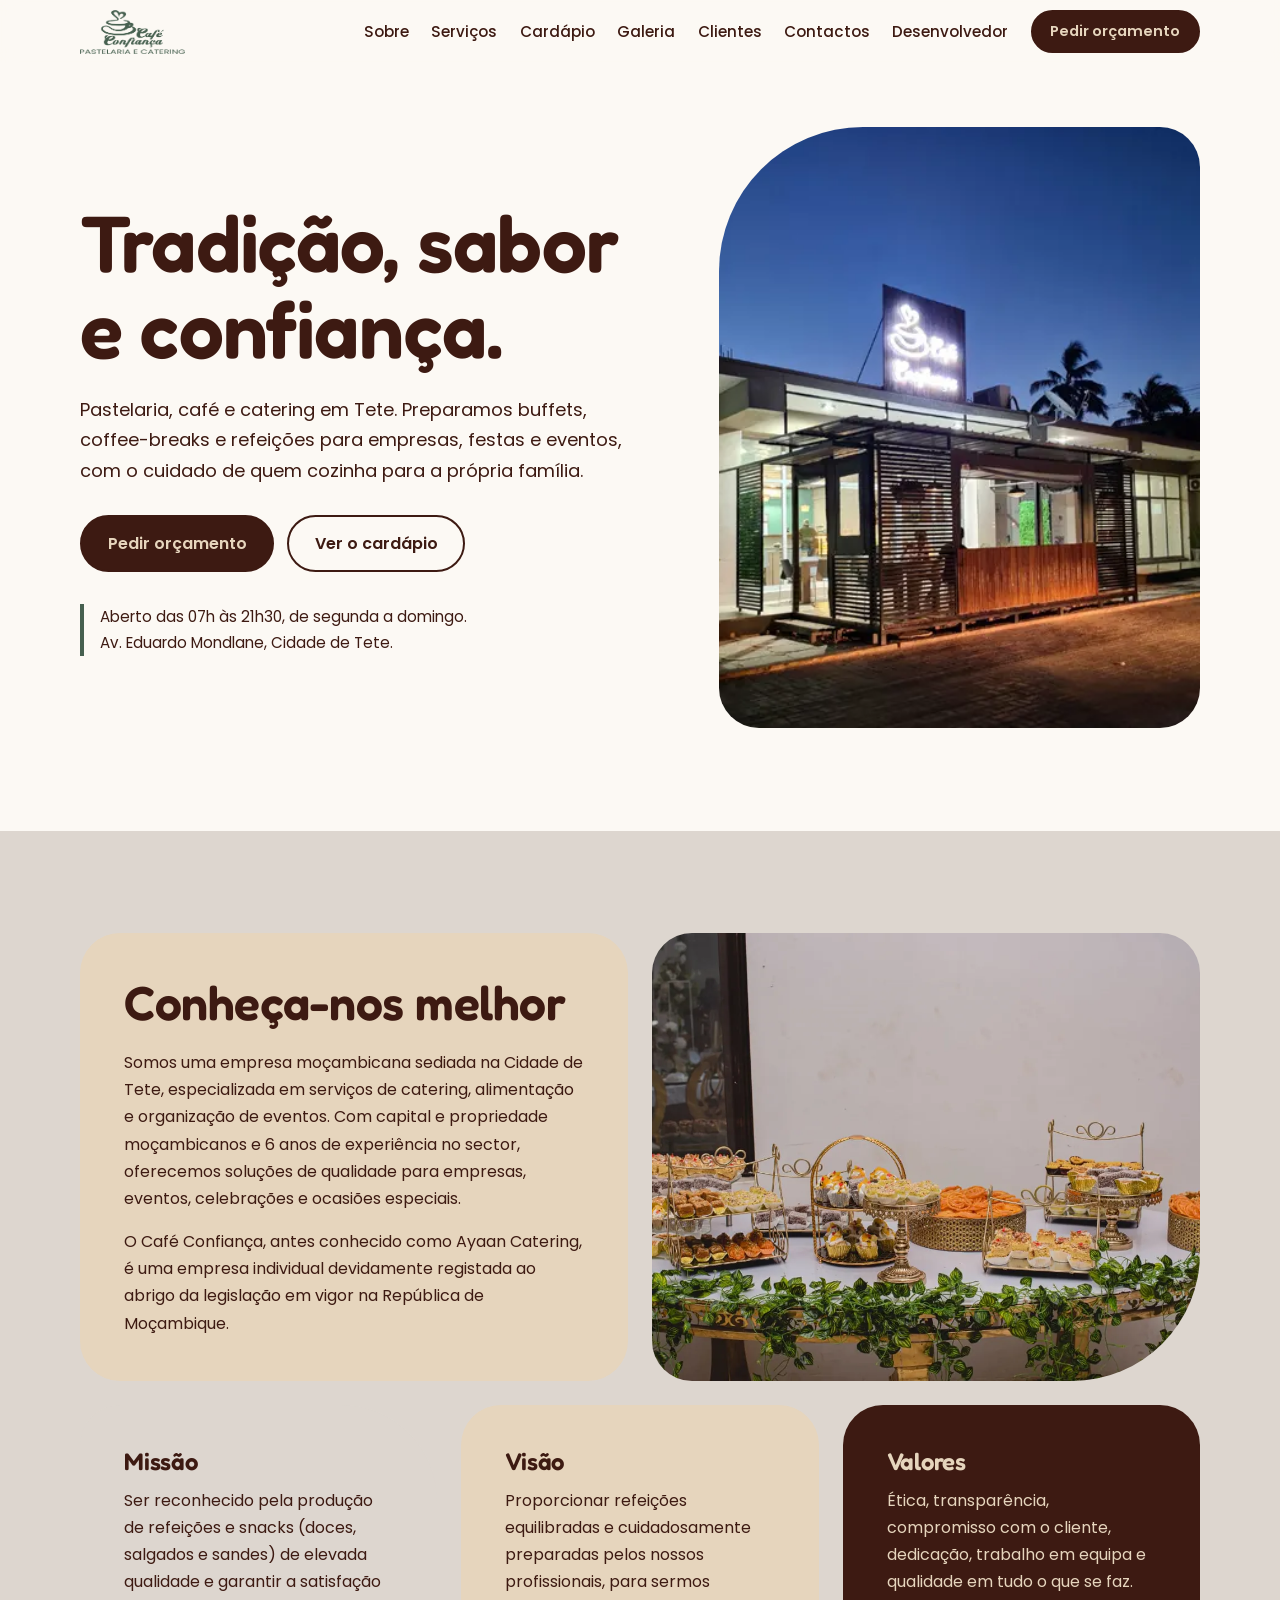
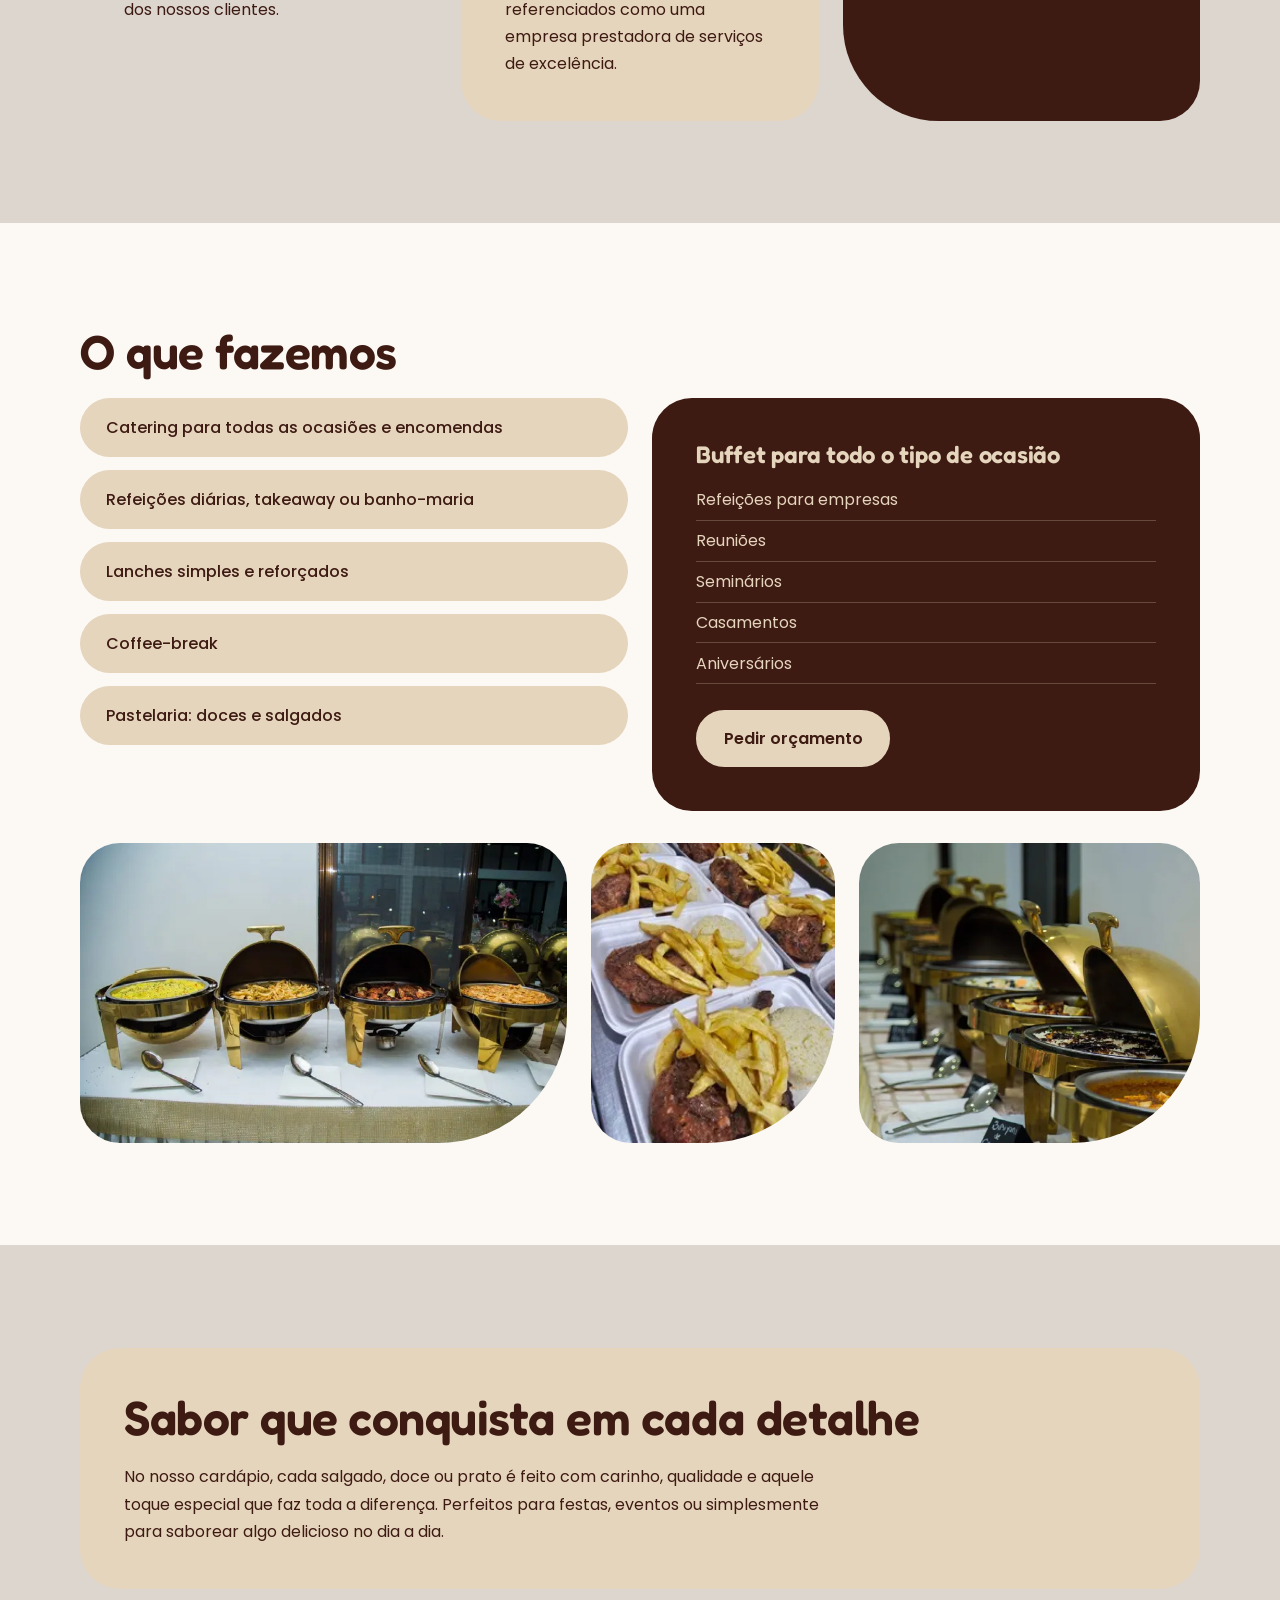
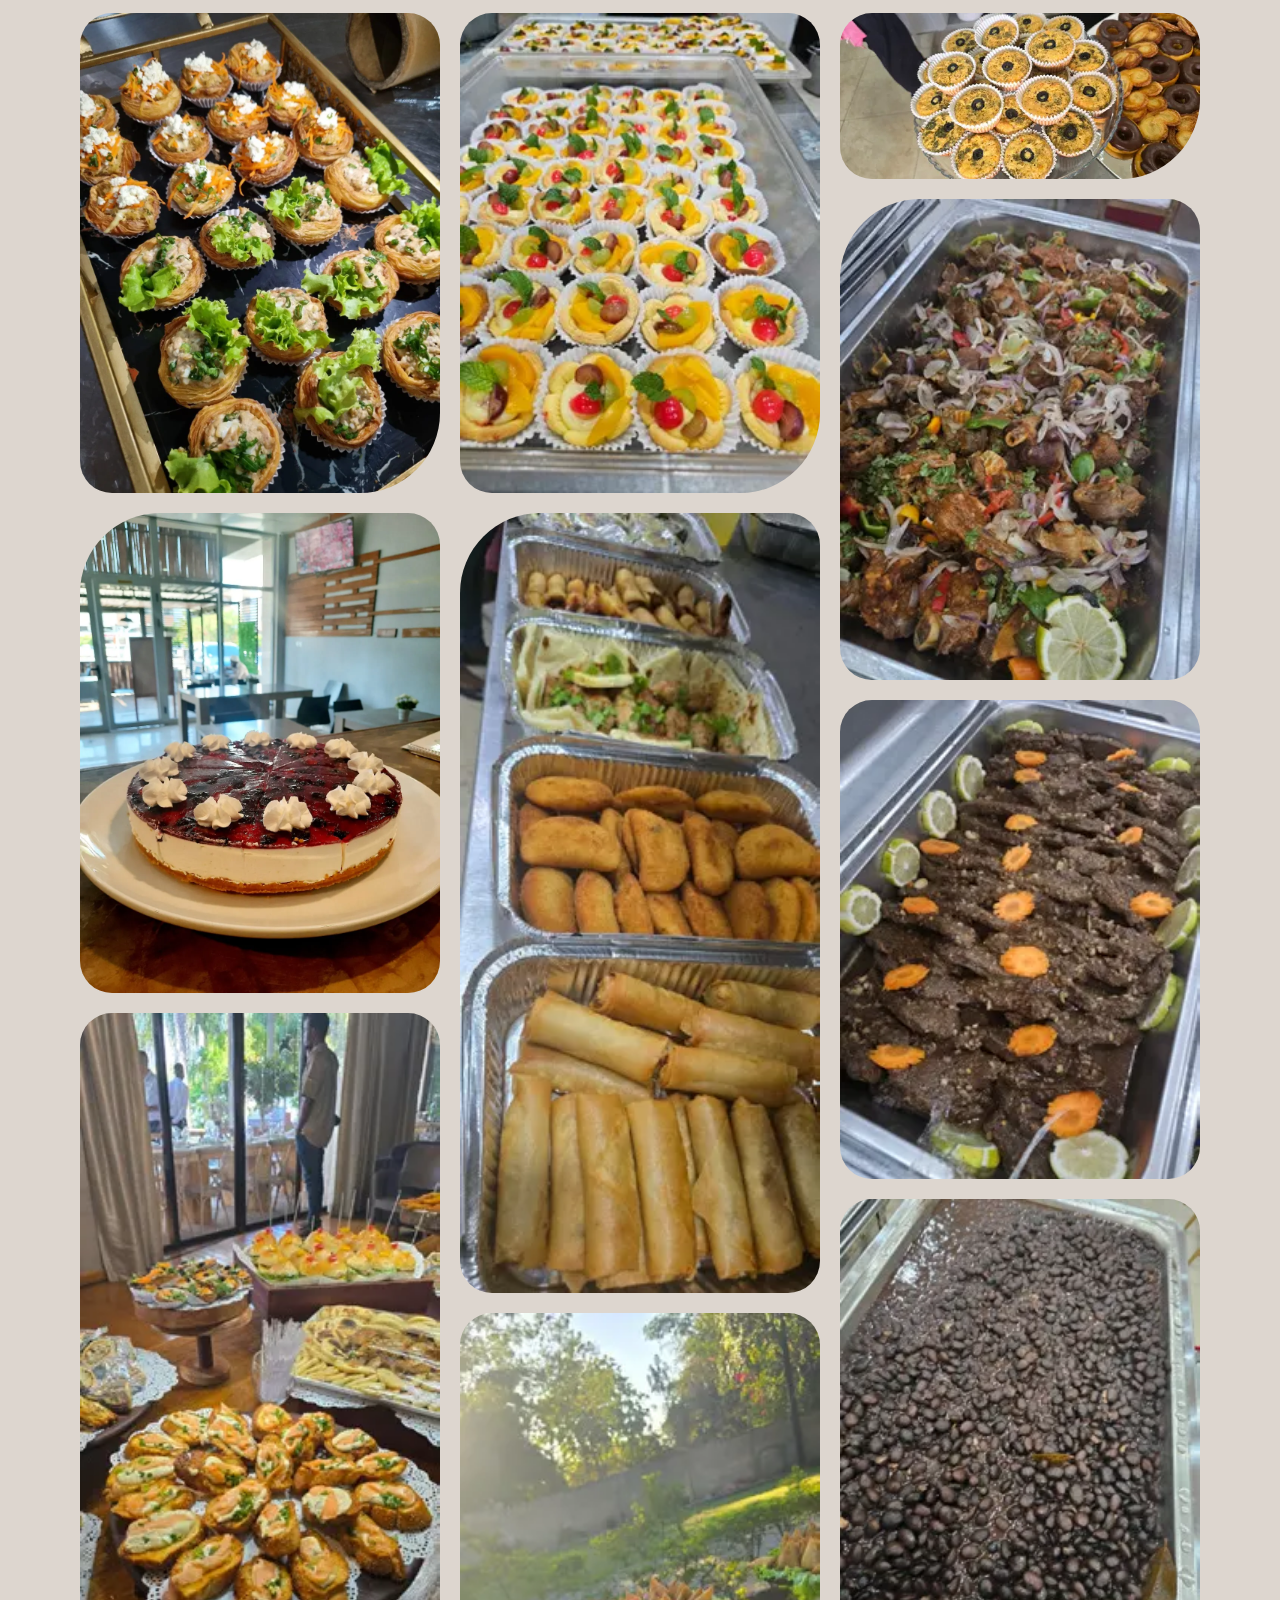
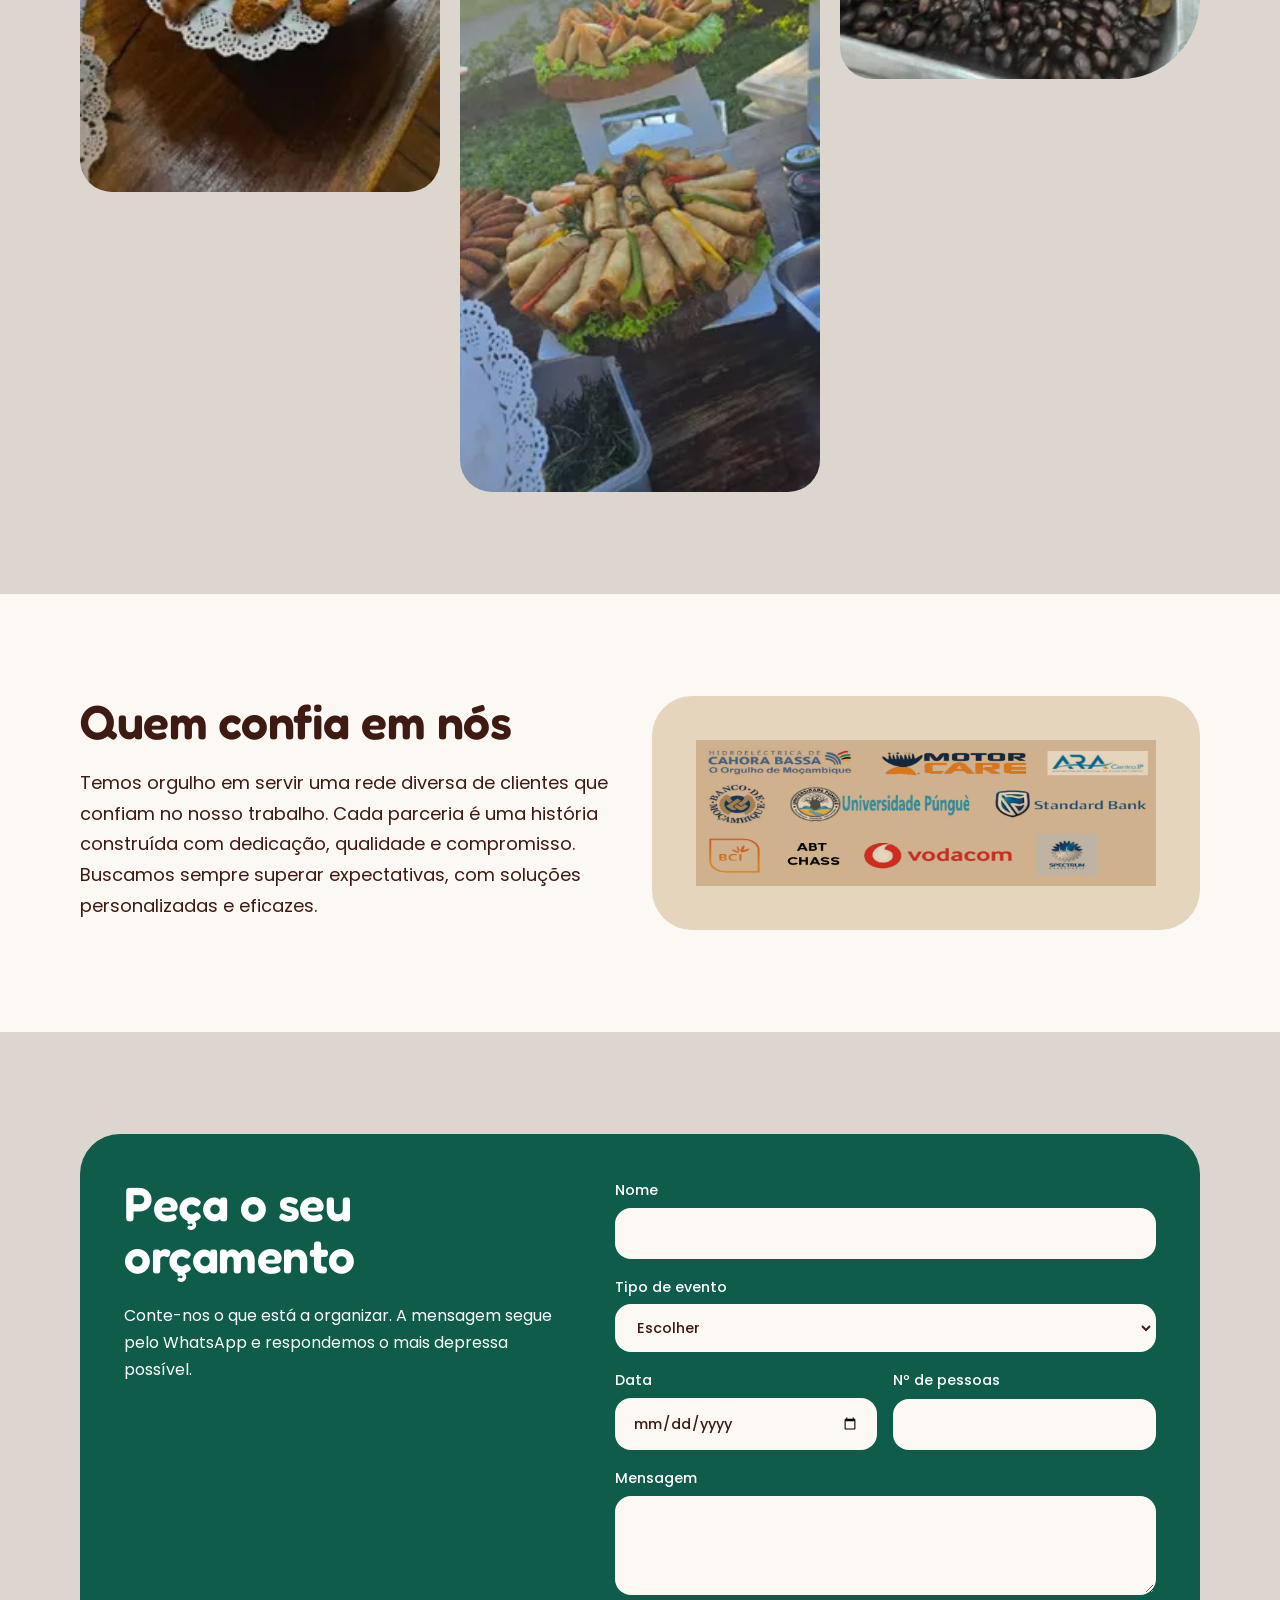
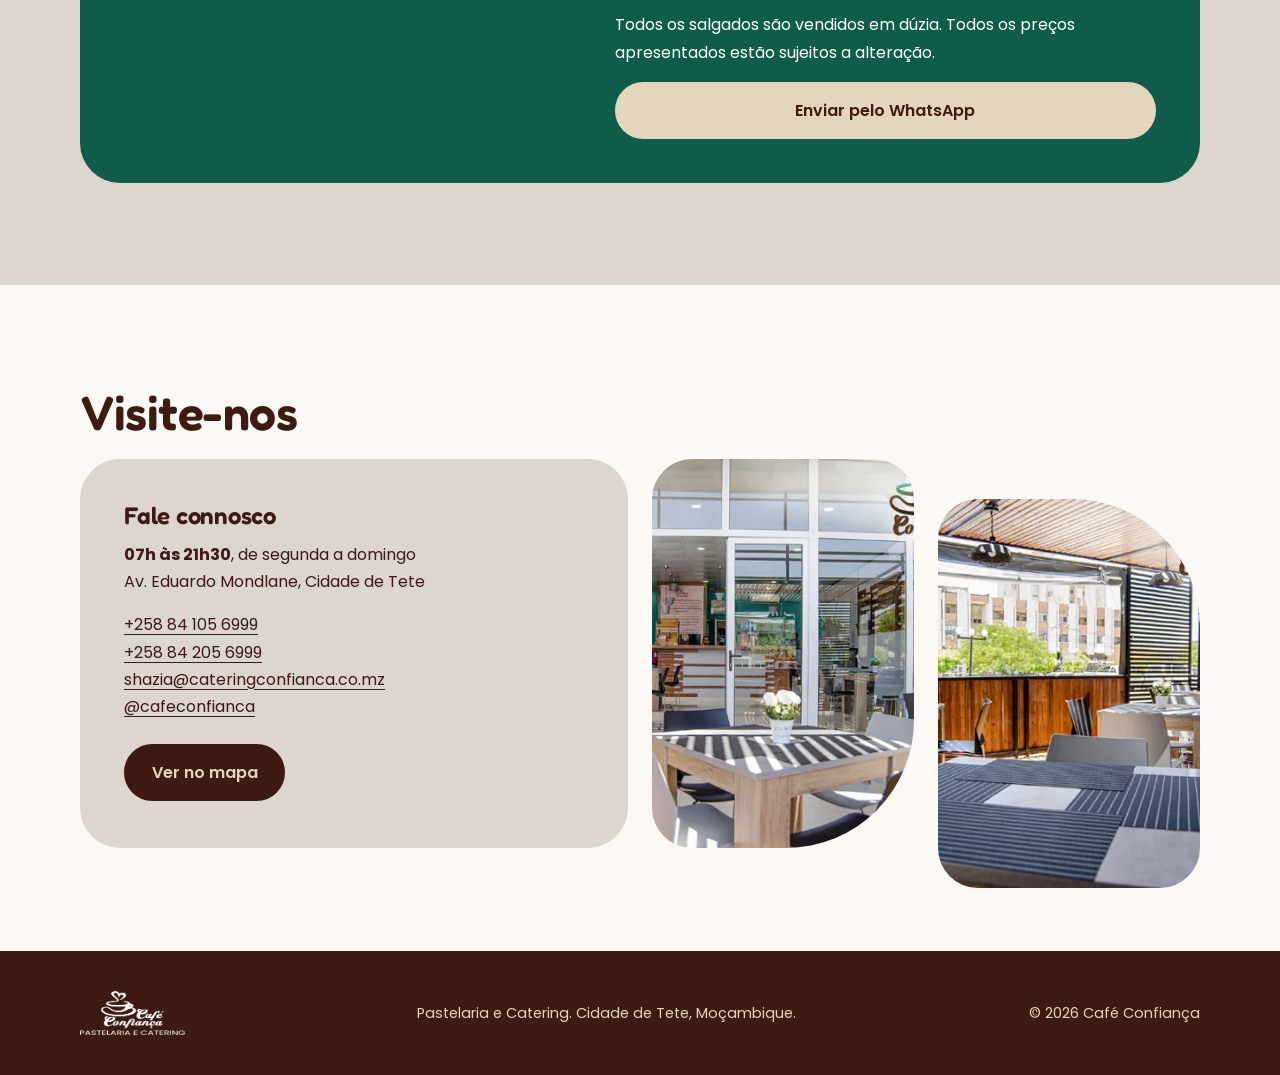
==== commit 22ca1387: "Menu" ====
--- a/index.html
+++ b/index.html
@@ -25,7 +25,7 @@
   <div class="wrap bar">
     <a href="#inicio" aria-label="Café Confiança, início"><img class="brand" src="images/logo.png" alt="Café Confiança – Pastelaria e Catering" width="104" height="44"></a>
     <nav aria-label="Principal">
-      <a href="#sobre">Sobre</a><a href="#servicos">Serviços</a><a href="#galeria">Galeria</a><a href="#clientes">Clientes</a><a href="#contactos">Contactos</a>
+      <a href="#sobre">Sobre</a><a href="#servicos">Serviços</a><a href="menu.html">Cardápio</a><a href="#galeria">Galeria</a><a href="#clientes">Clientes</a><a href="#contactos">Contactos</a><a href="desenvolvedor.html">Desenvolvedor</a>
       <a class="btn sm" href="#orcamento">Pedir orçamento</a>
     </nav>
   </div>
@@ -39,7 +39,7 @@
       <p class="lead">Pastelaria, café e catering em Tete. Preparamos buffets, coffee-breaks e refeições para empresas, festas e eventos, com o cuidado de quem cozinha para a própria família.</p>
       <div class="cta">
         <a class="btn" href="#orcamento">Pedir orçamento</a>
-        <a class="btn ghost" href="#galeria">Ver o cardápio</a>
+        <a class="btn ghost" href="menu.html">Ver o cardápio</a>
       </div>
       <p class="facts">Aberto das 07h às 21h30, de segunda a domingo.<br>Av. Eduardo Mondlane, Cidade de Tete.</p>
     </div>
@@ -142,6 +142,7 @@
           <label>Nº de pessoas<input type="number" name="pessoas" min="1" inputmode="numeric"></label>
         </div>
         <label>Mensagem<textarea name="msg" rows="3"></textarea></label>
+        <p class="menu-notices">Todos os salgados são vendidos em dúzia. Todos os preços apresentados estão sujeitos a alteração.</p>
         <p class="err" id="err" role="alert" hidden>Indique o seu nome e o tipo de evento.</p>
         <button class="btn light" type="submit">Enviar pelo WhatsApp</button>
       </form>
--- a/css/style.css
+++ b/css/style.css
@@ -71,6 +71,75 @@
 .masonry img:nth-child(3n+1){border-bottom-right-radius:5rem}
 .masonry img:nth-child(3n+2){border-top-left-radius:5rem}
 
+.menu-heading{margin-bottom:1.5rem}
+.menu-heading p{max-width:44rem}
+.menu-layout{display:grid;grid-template-columns:minmax(180px,.28fr) minmax(0,1fr);gap:1.5rem;align-items:start}
+.menu-tabs{display:grid;gap:.7rem;position:sticky;top:6.5rem}
+.menu-tab{width:100%;border:0;border-radius:999px;padding:.85rem 1.1rem;background:var(--paper);color:var(--esp);font:600 .9rem Poppins,sans-serif;text-align:left;cursor:pointer;transition:.2s}
+.menu-tab:hover,.menu-tab.active{background:var(--esp);color:var(--sand)}
+.menu-panel{min-width:0}
+.menu-title{margin-bottom:1rem}
+.menu-title h3{font-size:1.75rem}
+.menu-title p{color:#624a40}
+.menu-grid{display:grid;grid-template-columns:repeat(2,minmax(0,1fr));gap:1rem}
+.menu-card{display:flex;justify-content:space-between;gap:1rem;align-items:flex-start;background:var(--paper);border:1px solid rgba(61,26,18,.09);border-radius:1.5rem;padding:1.25rem}
+.menu-card h3{font-size:1.08rem;margin-bottom:.35rem}
+.menu-card p{font-size:.88rem;line-height:1.55;color:#624a40}
+.menu-price{flex:none;background:var(--sand);border-radius:999px;padding:.35rem .65rem;font-size:.78rem;text-align:right}
+.menu-selectable{position:relative;cursor:pointer;transition:border .2s,transform .2s,box-shadow .2s}
+.menu-selectable:hover{transform:translateY(-2px);border-color:rgba(61,26,18,.28)}
+.menu-selectable.selected{border:2px solid var(--em);box-shadow:0 8px 24px rgba(15,92,75,.12)}
+.menu-selectable.selected::before{content:'Selecionado';display:block;position:absolute;right:.8rem;top:.8rem;color:var(--em);font-size:.68rem;font-weight:700}
+.menu-selection{position:fixed;top:auto;right:1.25rem;bottom:1.25rem;left:auto;z-index:1000;width:min(390px,calc(100vw - 2.5rem));max-height:calc(100vh - 2.5rem);max-height:calc(100dvh - 2.5rem);overflow-y:auto;overscroll-behavior:contain;background:var(--esp);color:var(--sand);border-radius:1.25rem;padding:.65rem 1rem 1rem;box-shadow:0 12px 40px rgba(61,26,18,.28)}
+.menu-selection-toggle{width:100%;display:flex;justify-content:space-between;align-items:center;border:0;background:transparent;color:var(--sand);padding:.35rem 0 .55rem;font:inherit;cursor:pointer}
+.menu-selection-toggle>span{display:flex;align-items:center;gap:.7rem}
+.menu-selection-toggle small{background:rgba(230,213,189,.16);border-radius:999px;padding:.15rem .55rem;font-size:.72rem}
+.selection-chevron{font-size:1.25rem;line-height:1}
+.menu-selection.collapsed #selection-content{display:none}
+.menu-selection.collapsed{width:min(220px,calc(100vw - 2.5rem));padding:.35rem .8rem}
+.menu-selection ul{list-style:none;padding:.35rem 0;margin:.35rem 0;border-top:1px solid rgba(230,213,189,.2);max-height:min(180px,32vh);overflow:auto}
+.menu-selection li{display:grid;grid-template-columns:1.5rem minmax(0,1fr) auto;gap:.45rem;align-items:center;padding:.22rem 0;font-size:.76rem}
+.menu-selection li button{border:0;background:var(--sand);color:var(--esp);border-radius:50%;width:1.5rem;height:1.5rem;cursor:pointer}
+.menu-selection .btn{width:100%;background:var(--sand);color:var(--esp);border-color:var(--sand)}
+.menu-selection .btn:disabled{opacity:.45;cursor:not-allowed}
+.menu-selection .menu-notices{font-size:.72rem;line-height:1.45;margin:.6rem 0;color:var(--sand)}
+.menu-estimate{display:flex;justify-content:space-between;align-items:center;padding:.55rem 0;border-top:1px solid rgba(230,213,189,.2);font-size:.85rem}
+.menu-estimate strong{font-size:1.05rem}
+.quantity-label{margin-left:auto;display:grid;grid-template-columns:auto 3.5rem;align-items:center;gap:.35rem;font-size:.68rem}
+.quantity-label input{width:3.5rem;padding:.25rem .35rem;border-radius:.55rem;border:1px solid rgba(61,26,18,.18);font-size:.78rem;text-align:center}
+.menu-cover{background:var(--paper)}
+.menu-cover-copy{max-width:760px;margin-bottom:2.5rem}
+.menu-cover-copy h1{font-size:clamp(3rem,8vw,6.2rem);max-width:11ch;margin:.35rem 0 1rem}
+.menu-cover-copy>p:last-child{font-size:1.12rem;max-width:36rem}
+.menu-index{display:grid;grid-template-columns:repeat(2,minmax(0,1fr));border-top:1px solid rgba(61,26,18,.18)}
+.menu-category{display:grid;grid-template-columns:auto 1fr auto;gap:1.25rem;align-items:center;padding:1.7rem 1.25rem;border-bottom:1px solid rgba(61,26,18,.18);text-decoration:none;transition:background .2s,padding .2s}
+.menu-category:nth-child(odd){border-right:1px solid rgba(61,26,18,.18)}
+.menu-category:hover{background:var(--sand);padding-inline:1.5rem}
+.menu-category h2{font-size:clamp(1.35rem,2.5vw,2rem);margin:0 0 .25rem}
+.menu-category p{color:#624a40;font-size:.88rem}
+.menu-category b{font-size:1.45rem}
+.menu-number{font-family:Fredoka,Poppins,sans-serif;font-size:.78rem;color:var(--em);border:1px solid rgba(61,26,18,.25);border-radius:50%;width:2.5rem;height:2.5rem;display:grid;place-items:center}
+.category-nav{display:flex;gap:.6rem;overflow-x:auto;margin-bottom:1.5rem;padding-bottom:.25rem}
+.category-nav a{flex:none;text-decoration:none;background:var(--paper);border-radius:999px;padding:.65rem 1rem;font-size:.85rem;font-weight:600}
+.category-nav a.active{background:var(--esp);color:var(--sand)}
+.developer-card h1{font-size:clamp(2.2rem,5vw,4rem)}
+.developer-identity{display:flex;align-items:center;gap:1.25rem;margin:.25rem 0 1.5rem}
+.developer-identity>span{width:5.5rem;height:5.5rem;border-radius:50%;background:var(--esp);color:var(--sand);display:grid;place-items:center;font:700 2.5rem Fredoka,Poppins,sans-serif}
+.developer-identity h1{font-size:clamp(2.2rem,5vw,3.5rem);margin:0}
+.developer-identity p{margin:.25rem 0 0}
+.developer-email{margin-top:1.5rem;overflow-wrap:anywhere}
+.eyebrow{text-transform:uppercase;letter-spacing:.16em;font-size:.75rem;font-weight:700;color:var(--em);margin-bottom:.5rem}
+.active-link{text-decoration:underline;text-underline-offset:6px}
+@media(max-width:820px){
+  .menu-index{grid-template-columns:1fr}.menu-category:nth-child(odd){border-right:0}.menu-cover-copy h1{font-size:clamp(2.8rem,15vw,4.5rem)}
+  .menu-selection{right:.65rem;bottom:.65rem;left:auto;width:min(390px,calc(100vw - 2.6rem));max-height:calc(100vh - 1.3rem);max-height:calc(100dvh - 1.3rem)}
+  .menu-selection.collapsed{width:190px}
+  .menu-selection li{grid-template-columns:1.5rem minmax(0,1fr) auto}
+  .menu-selection ul{max-height:18vh}
+  .menu-selection .menu-notices{display:none}
+}
+@media(max-width:820px){.menu-layout{grid-template-columns:1fr}.menu-tabs{position:static;display:flex;overflow-x:auto;padding-bottom:.25rem;scrollbar-width:none}.menu-tabs::-webkit-scrollbar{display:none}.menu-tab{width:auto;white-space:nowrap}.menu-grid{grid-template-columns:1fr}}
+
 .logos img{mix-blend-mode:multiply;margin:auto}
 .quote{display:grid;grid-template-columns:minmax(0,1fr) minmax(0,1.2fr);gap:2.5rem;align-items:start}
 .quote>*{min-width:0}
